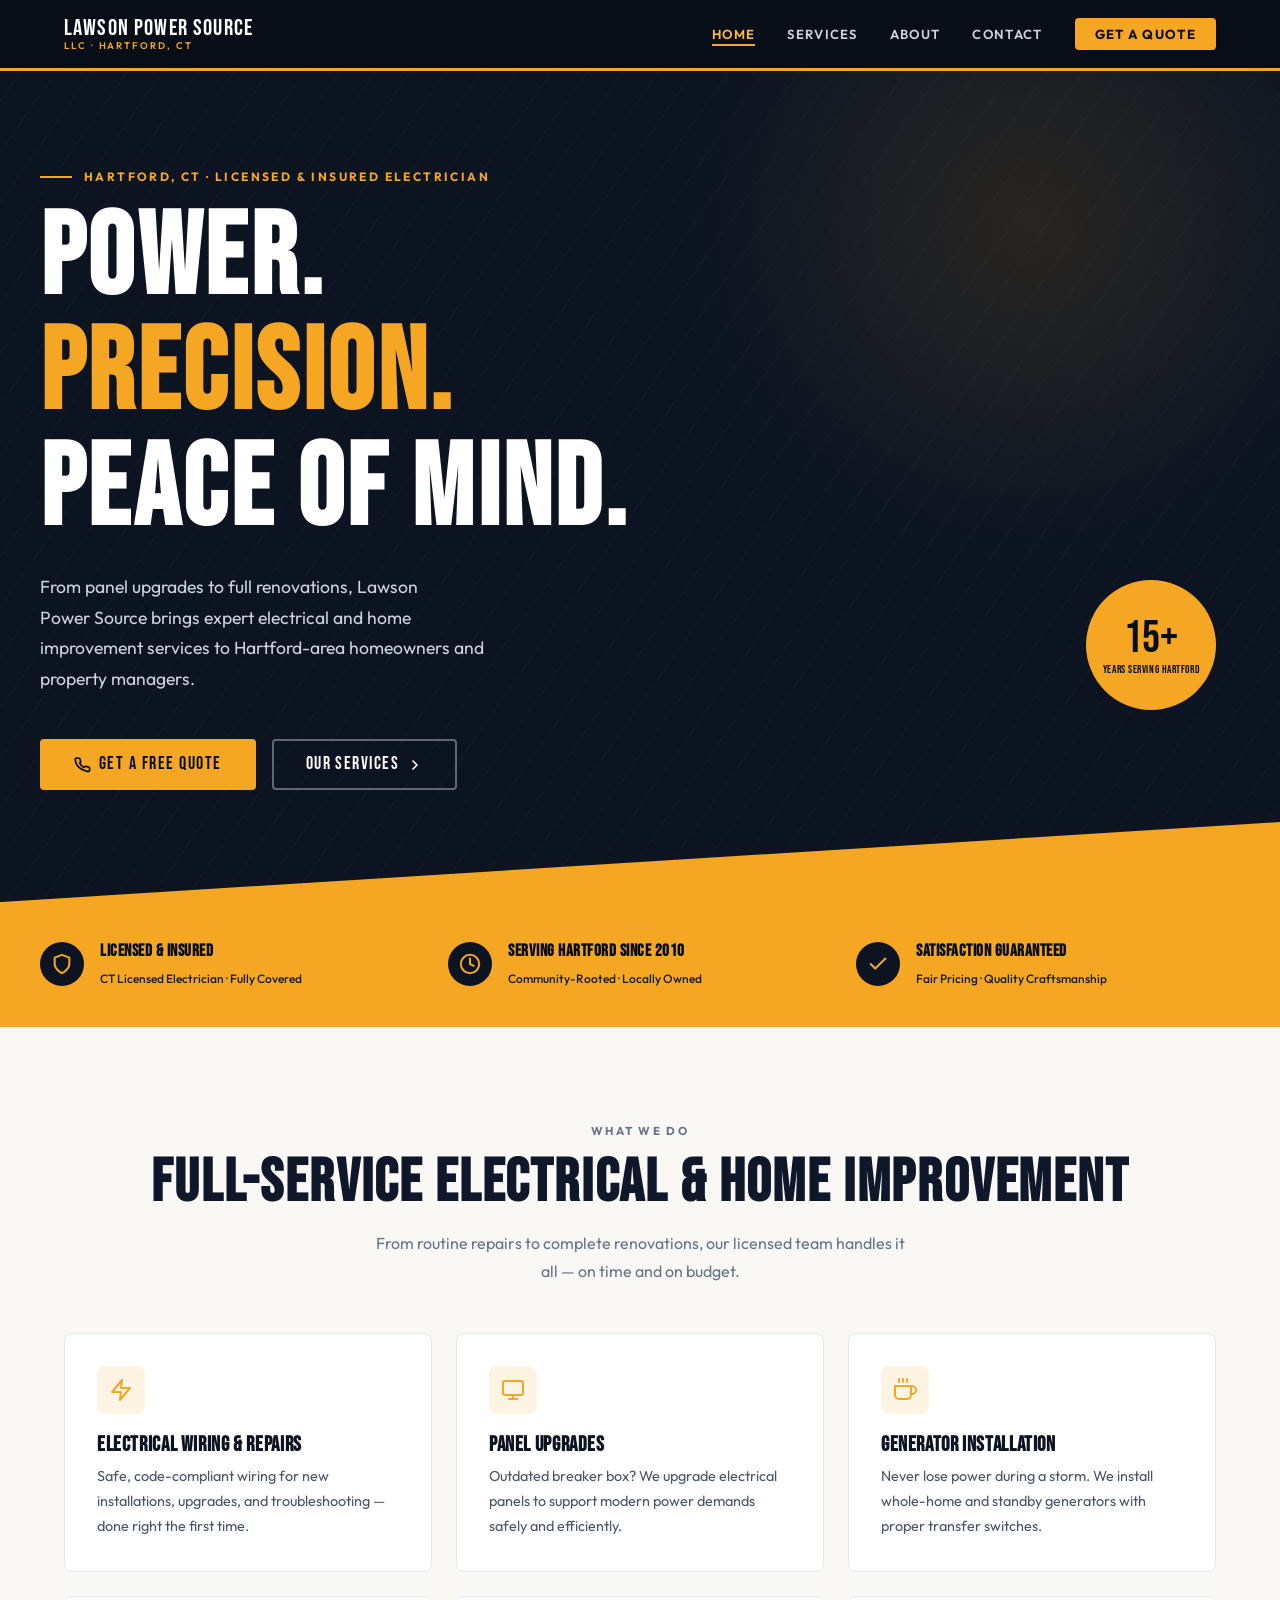
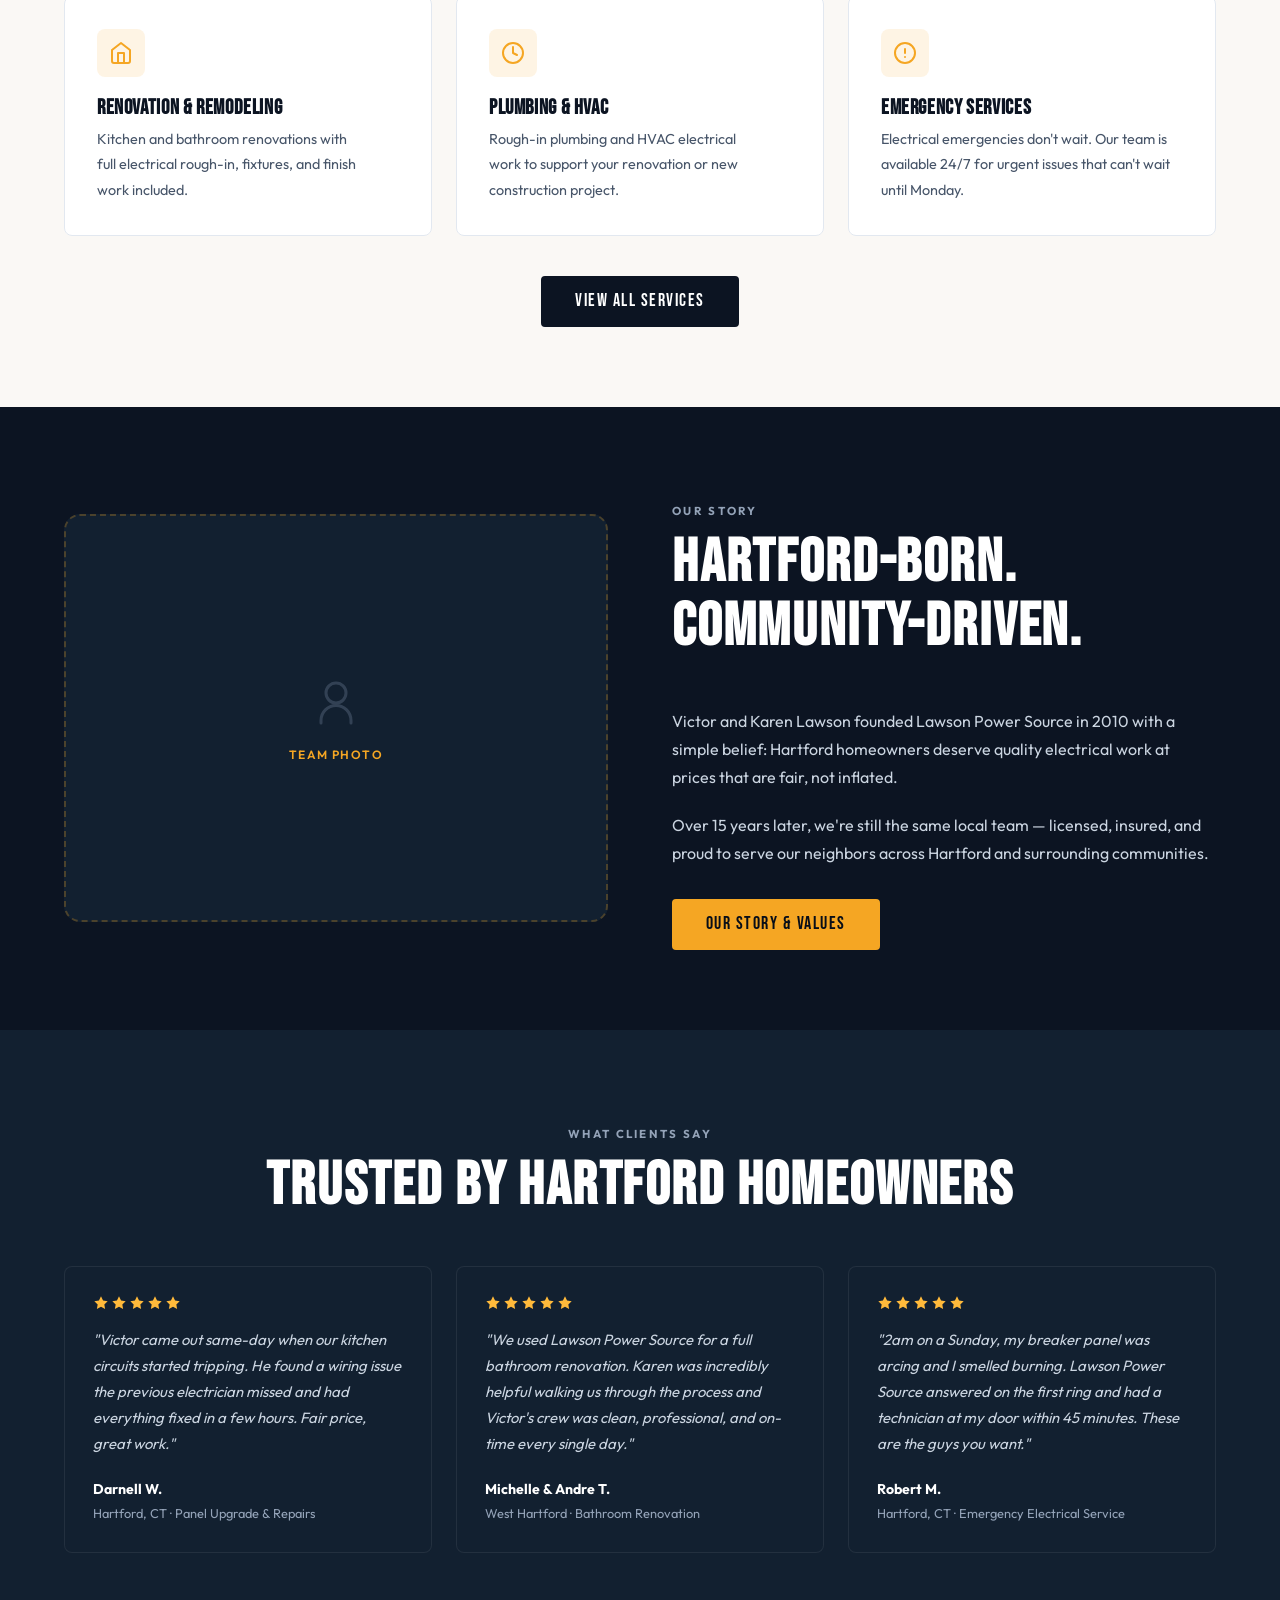
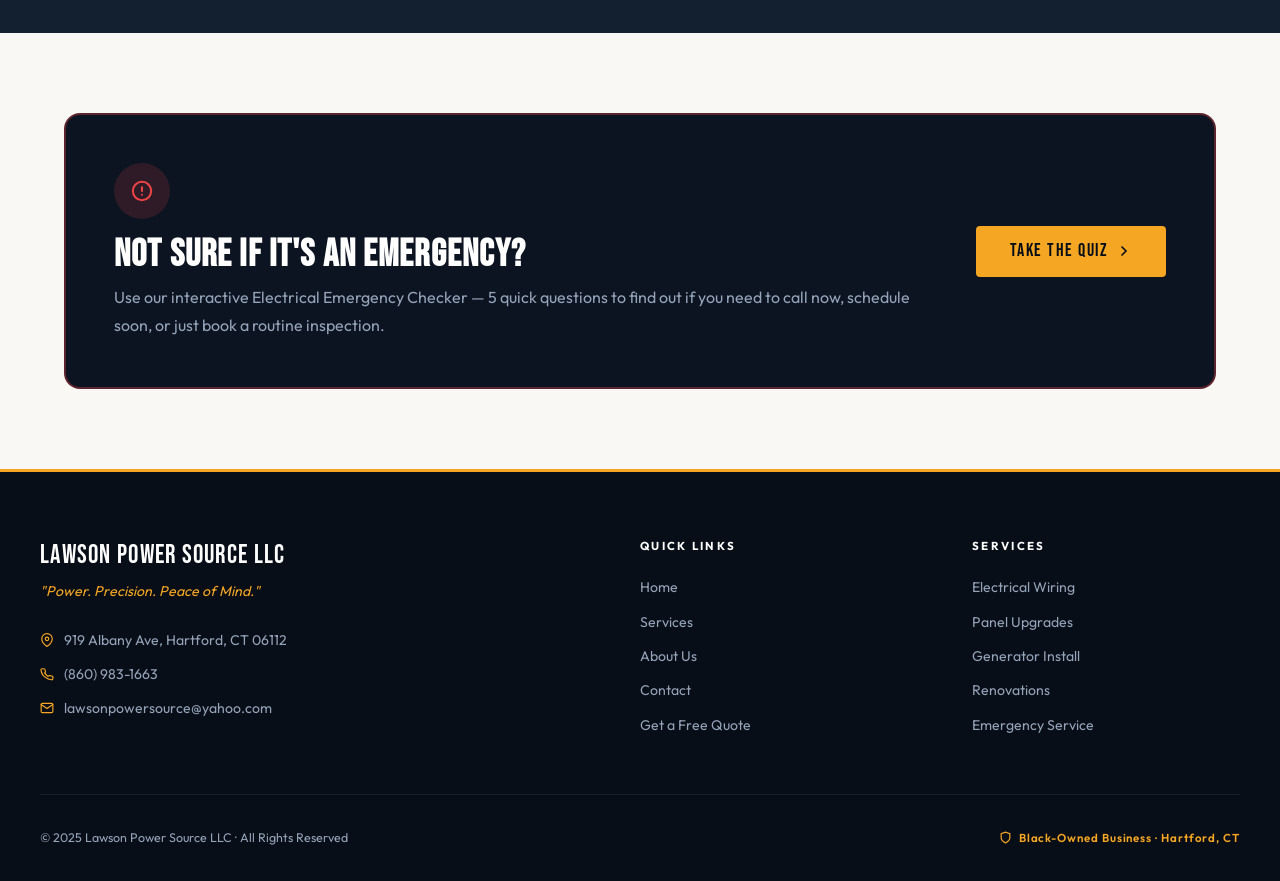
==== index.html @ 9ddd7367 "Initial launch: Lawson Power Source LLC website 4-page static site for Hartford, CT electrical contr" ====
<!DOCTYPE html>
<html lang="en">
<head>
  <meta charset="UTF-8">
  <meta name="viewport" content="width=device-width, initial-scale=1">
  <title>Lawson Power Source LLC — Licensed Electrician in Hartford, CT</title>
  <meta name="description" content="Lawson Power Source LLC provides licensed electrical, renovation, and home improvement services in Hartford, CT. Call (860) 983-1663 for a free quote.">
  <meta name="theme-color" content="#0c1422">
  <link rel="preconnect" href="https://fonts.googleapis.com">
  <link rel="preconnect" href="https://fonts.gstatic.com" crossorigin>
  <link href="https://fonts.googleapis.com/css2?family=Bebas+Neue&family=Outfit:wght@300;400;500;600;700&display=swap" rel="stylesheet">
  <link rel="stylesheet" href="css/styles.css">
</head>
<body>

  <a class="skip-nav" href="#main">Skip to main content</a>

  <!-- NAV -->
  <header>
    <nav class="nav" aria-label="Main navigation">
      <div class="nav__inner">
        <a href="index.html" class="nav__logo" aria-label="Lawson Power Source LLC — home">
          <span class="nav__logo-name">Lawson Power Source</span>
          <span class="nav__logo-sub">LLC · Hartford, CT</span>
        </a>
        <ul class="nav__links" role="list">
          <li><a href="index.html" aria-current="page">Home</a></li>
          <li><a href="services.html">Services</a></li>
          <li><a href="about.html">About</a></li>
          <li><a href="contact.html">Contact</a></li>
          <li><a href="contact.html" class="nav__cta">Get a Quote</a></li>
        </ul>
        <button class="nav__hamburger" aria-label="Open menu" aria-expanded="false" aria-controls="main-nav-links">
          <svg width="22" height="22" viewBox="0 0 24 24" fill="none" stroke="currentColor" stroke-width="2.2" stroke-linecap="round" aria-hidden="true">
            <line x1="3" y1="6"  x2="21" y2="6"/>
            <line x1="3" y1="12" x2="21" y2="12"/>
            <line x1="3" y1="18" x2="21" y2="18"/>
          </svg>
        </button>
      </div>
    </nav>
  </header>

  <main id="main">

    <!-- HERO -->
    <section class="hero" aria-labelledby="hero-heading">
      <div class="hero__bg-pattern" aria-hidden="true"></div>
      <div class="hero__glow" aria-hidden="true"></div>
      <div class="hero__container">
        <div class="hero__eyebrow" aria-hidden="true">
          <span class="hero__eyebrow-line"></span>
          Hartford, CT · Licensed &amp; Insured Electrician
        </div>
        <h1 id="hero-heading" class="anim">
          Power.<br>
          <em>Precision.</em><br>
          Peace of Mind.
        </h1>
        <p class="hero__sub anim" data-delay="1">
          From panel upgrades to full renovations, Lawson Power Source brings expert electrical and home improvement services to Hartford-area homeowners and property managers.
        </p>
        <div class="hero__actions anim" data-delay="2">
          <a href="contact.html" class="btn btn--primary">
            <svg width="17" height="17" viewBox="0 0 24 24" fill="none" stroke="currentColor" stroke-width="2.5" stroke-linecap="round" stroke-linejoin="round" aria-hidden="true"><path d="M22 16.92v3a2 2 0 0 1-2.18 2 19.79 19.79 0 0 1-8.63-3.07A19.5 19.5 0 0 1 4.69 13.6a19.79 19.79 0 0 1-3.07-8.67A2 2 0 0 1 3.59 3h3a2 2 0 0 1 2 1.72c.127.96.361 1.903.7 2.81a2 2 0 0 1-.45 2.11L7.91 10.09a16 16 0 0 0 6 6l.91-.91a2 2 0 0 1 2.11-.45c.907.339 1.85.573 2.81.7A2 2 0 0 1 22 17.5z"/></svg>
            Get a Free Quote
          </a>
          <a href="services.html" class="btn btn--outline">
            Our Services
            <svg width="16" height="16" viewBox="0 0 24 24" fill="none" stroke="currentColor" stroke-width="2.5" stroke-linecap="round" stroke-linejoin="round" aria-hidden="true"><polyline points="9 18 15 12 9 6"/></svg>
          </a>
        </div>
        <div class="hero__badge" aria-label="Serving Hartford since 2010 — over 15 years of experience">
          <span class="hero__badge-num">15+</span>
          <span class="hero__badge-text">Years Serving Hartford</span>
        </div>
      </div>
    </section>

    <!-- TRUST BAR -->
    <section class="trust-bar" aria-label="Why choose Lawson Power Source">
      <div class="trust-bar__grid">
        <div class="trust-item">
          <div class="trust-item__icon" aria-hidden="true">
            <svg width="22" height="22" viewBox="0 0 24 24" fill="none" stroke="currentColor" stroke-width="2.2" stroke-linecap="round" stroke-linejoin="round"><path d="M12 22s8-4 8-10V5l-8-3-8 3v7c0 6 8 10 8 10z"/></svg>
          </div>
          <div>
            <strong class="trust-item__label">Licensed &amp; Insured</strong>
            <span class="trust-item__sub">CT Licensed Electrician · Fully Covered</span>
          </div>
        </div>
        <div class="trust-item">
          <div class="trust-item__icon" aria-hidden="true">
            <svg width="22" height="22" viewBox="0 0 24 24" fill="none" stroke="currentColor" stroke-width="2.2" stroke-linecap="round" stroke-linejoin="round"><circle cx="12" cy="12" r="10"/><polyline points="12 6 12 12 16 14"/></svg>
          </div>
          <div>
            <strong class="trust-item__label">Serving Hartford Since 2010</strong>
            <span class="trust-item__sub">Community-Rooted · Locally Owned</span>
          </div>
        </div>
        <div class="trust-item">
          <div class="trust-item__icon" aria-hidden="true">
            <svg width="22" height="22" viewBox="0 0 24 24" fill="none" stroke="currentColor" stroke-width="2.2" stroke-linecap="round" stroke-linejoin="round"><polyline points="20 6 9 17 4 12"/></svg>
          </div>
          <div>
            <strong class="trust-item__label">Satisfaction Guaranteed</strong>
            <span class="trust-item__sub">Fair Pricing · Quality Craftsmanship</span>
          </div>
        </div>
      </div>
    </section>

    <!-- SERVICES OVERVIEW -->
    <section class="section section--light" aria-labelledby="services-heading">
      <div class="container">
        <div class="section-heading section-heading--center">
          <p class="section-heading__eyebrow">What We Do</p>
          <h2 id="services-heading">Full-Service Electrical &amp; Home Improvement</h2>
          <p>From routine repairs to complete renovations, our licensed team handles it all — on time and on budget.</p>
        </div>
        <div class="services-grid">
          <article class="service-card anim" data-delay="1">
            <div class="service-card__icon" aria-hidden="true">
              <svg width="24" height="24" viewBox="0 0 24 24" fill="none" stroke="currentColor" stroke-width="2" stroke-linecap="round" stroke-linejoin="round"><polygon points="13 2 3 14 12 14 11 22 21 10 12 10 13 2"/></svg>
            </div>
            <h3>Electrical Wiring &amp; Repairs</h3>
            <p>Safe, code-compliant wiring for new installations, upgrades, and troubleshooting — done right the first time.</p>
          </article>
          <article class="service-card anim" data-delay="2">
            <div class="service-card__icon" aria-hidden="true">
              <svg width="24" height="24" viewBox="0 0 24 24" fill="none" stroke="currentColor" stroke-width="2" stroke-linecap="round" stroke-linejoin="round"><rect x="2" y="3" width="20" height="14" rx="2"/><line x1="8" y1="21" x2="16" y2="21"/><line x1="12" y1="17" x2="12" y2="21"/></svg>
            </div>
            <h3>Panel Upgrades</h3>
            <p>Outdated breaker box? We upgrade electrical panels to support modern power demands safely and efficiently.</p>
          </article>
          <article class="service-card anim" data-delay="3">
            <div class="service-card__icon" aria-hidden="true">
              <svg width="24" height="24" viewBox="0 0 24 24" fill="none" stroke="currentColor" stroke-width="2" stroke-linecap="round" stroke-linejoin="round"><path d="M18 8h1a4 4 0 0 1 0 8h-1"/><path d="M2 8h16v9a4 4 0 0 1-4 4H6a4 4 0 0 1-4-4V8z"/><line x1="6" y1="1" x2="6" y2="4"/><line x1="10" y1="1" x2="10" y2="4"/><line x1="14" y1="1" x2="14" y2="4"/></svg>
            </div>
            <h3>Generator Installation</h3>
            <p>Never lose power during a storm. We install whole-home and standby generators with proper transfer switches.</p>
          </article>
          <article class="service-card anim" data-delay="4">
            <div class="service-card__icon" aria-hidden="true">
              <svg width="24" height="24" viewBox="0 0 24 24" fill="none" stroke="currentColor" stroke-width="2" stroke-linecap="round" stroke-linejoin="round"><path d="M3 9l9-7 9 7v11a2 2 0 0 1-2 2H5a2 2 0 0 1-2-2z"/><polyline points="9 22 9 12 15 12 15 22"/></svg>
            </div>
            <h3>Renovation &amp; Remodeling</h3>
            <p>Kitchen and bathroom renovations with full electrical rough-in, fixtures, and finish work included.</p>
          </article>
          <article class="service-card anim" data-delay="5">
            <div class="service-card__icon" aria-hidden="true">
              <svg width="24" height="24" viewBox="0 0 24 24" fill="none" stroke="currentColor" stroke-width="2" stroke-linecap="round" stroke-linejoin="round"><path d="M12 2C6.5 2 2 6.5 2 12s4.5 10 10 10 10-4.5 10-10S17.5 2 12 2z"/><path d="M12 6v6l4 2"/></svg>
            </div>
            <h3>Plumbing &amp; HVAC</h3>
            <p>Rough-in plumbing and HVAC electrical work to support your renovation or new construction project.</p>
          </article>
          <article class="service-card anim" data-delay="6">
            <div class="service-card__icon" aria-hidden="true">
              <svg width="24" height="24" viewBox="0 0 24 24" fill="none" stroke="currentColor" stroke-width="2" stroke-linecap="round" stroke-linejoin="round"><circle cx="12" cy="12" r="10"/><line x1="12" y1="8" x2="12" y2="12"/><line x1="12" y1="16" x2="12.01" y2="16"/></svg>
            </div>
            <h3>Emergency Services</h3>
            <p>Electrical emergencies don't wait. Our team is available 24/7 for urgent issues that can't wait until Monday.</p>
          </article>
        </div>
        <div style="text-align:center;margin-top:2.5rem;">
          <a href="services.html" class="btn btn--dark">View All Services</a>
        </div>
      </div>
    </section>

    <!-- ABOUT TEASER -->
    <section class="section section--dark" aria-labelledby="about-heading">
      <div class="container">
        <div class="about-teaser">
          <div>
            <div class="photo-placeholder" role="img" aria-label="Victor and Karen Lawson, owners of Lawson Power Source LLC">
              <svg width="60" height="60" viewBox="0 0 24 24" fill="none" stroke="currentColor" stroke-width="1.2" stroke-linecap="round" stroke-linejoin="round" aria-hidden="true"><circle cx="12" cy="8" r="4"/><path d="M6 20v-1a6 6 0 0 1 12 0v1"/></svg>
              <span class="photo-placeholder__label">Team Photo</span>
            </div>
          </div>
          <div>
            <div class="section-heading">
              <p class="section-heading__eyebrow">Our Story</p>
              <h2 id="about-heading">Hartford-Born. Community-Driven.</h2>
            </div>
            <p style="color:var(--slate-300);margin-bottom:1.25rem;">
              Victor and Karen Lawson founded Lawson Power Source in 2010 with a simple belief: Hartford homeowners deserve quality electrical work at prices that are fair, not inflated.
            </p>
            <p style="color:var(--slate-300);margin-bottom:2rem;">
              Over 15 years later, we're still the same local team — licensed, insured, and proud to serve our neighbors across Hartford and surrounding communities.
            </p>
            <a href="about.html" class="btn btn--primary">Our Story &amp; Values</a>
          </div>
        </div>
      </div>
    </section>

    <!-- GOOGLE REVIEWS -->
    <section class="section section--navy" aria-labelledby="reviews-heading">
      <div class="container">
        <div class="section-heading section-heading--center">
          <p class="section-heading__eyebrow">What Clients Say</p>
          <h2 id="reviews-heading">Trusted by Hartford Homeowners</h2>
        </div>
        <div class="reviews-grid">
          <article class="review-card anim" data-delay="1">
            <div class="review-card__stars" aria-label="5 out of 5 stars">
              <svg width="16" height="16" viewBox="0 0 24 24" fill="currentColor" aria-hidden="true"><polygon points="12 2 15.09 8.26 22 9.27 17 14.14 18.18 21.02 12 17.77 5.82 21.02 7 14.14 2 9.27 8.91 8.26 12 2"/></svg>
              <svg width="16" height="16" viewBox="0 0 24 24" fill="currentColor" aria-hidden="true"><polygon points="12 2 15.09 8.26 22 9.27 17 14.14 18.18 21.02 12 17.77 5.82 21.02 7 14.14 2 9.27 8.91 8.26 12 2"/></svg>
              <svg width="16" height="16" viewBox="0 0 24 24" fill="currentColor" aria-hidden="true"><polygon points="12 2 15.09 8.26 22 9.27 17 14.14 18.18 21.02 12 17.77 5.82 21.02 7 14.14 2 9.27 8.91 8.26 12 2"/></svg>
              <svg width="16" height="16" viewBox="0 0 24 24" fill="currentColor" aria-hidden="true"><polygon points="12 2 15.09 8.26 22 9.27 17 14.14 18.18 21.02 12 17.77 5.82 21.02 7 14.14 2 9.27 8.91 8.26 12 2"/></svg>
              <svg width="16" height="16" viewBox="0 0 24 24" fill="currentColor" aria-hidden="true"><polygon points="12 2 15.09 8.26 22 9.27 17 14.14 18.18 21.02 12 17.77 5.82 21.02 7 14.14 2 9.27 8.91 8.26 12 2"/></svg>
            </div>
            <blockquote class="review-card__text">
              "Victor came out same-day when our kitchen circuits started tripping. He found a wiring issue the previous electrician missed and had everything fixed in a few hours. Fair price, great work."
            </blockquote>
            <footer>
              <p class="review-card__author">Darnell W.
                <span>Hartford, CT · Panel Upgrade &amp; Repairs</span>
              </p>
            </footer>
          </article>
          <article class="review-card anim" data-delay="2">
            <div class="review-card__stars" aria-label="5 out of 5 stars">
              <svg width="16" height="16" viewBox="0 0 24 24" fill="currentColor" aria-hidden="true"><polygon points="12 2 15.09 8.26 22 9.27 17 14.14 18.18 21.02 12 17.77 5.82 21.02 7 14.14 2 9.27 8.91 8.26 12 2"/></svg>
              <svg width="16" height="16" viewBox="0 0 24 24" fill="currentColor" aria-hidden="true"><polygon points="12 2 15.09 8.26 22 9.27 17 14.14 18.18 21.02 12 17.77 5.82 21.02 7 14.14 2 9.27 8.91 8.26 12 2"/></svg>
              <svg width="16" height="16" viewBox="0 0 24 24" fill="currentColor" aria-hidden="true"><polygon points="12 2 15.09 8.26 22 9.27 17 14.14 18.18 21.02 12 17.77 5.82 21.02 7 14.14 2 9.27 8.91 8.26 12 2"/></svg>
              <svg width="16" height="16" viewBox="0 0 24 24" fill="currentColor" aria-hidden="true"><polygon points="12 2 15.09 8.26 22 9.27 17 14.14 18.18 21.02 12 17.77 5.82 21.02 7 14.14 2 9.27 8.91 8.26 12 2"/></svg>
              <svg width="16" height="16" viewBox="0 0 24 24" fill="currentColor" aria-hidden="true"><polygon points="12 2 15.09 8.26 22 9.27 17 14.14 18.18 21.02 12 17.77 5.82 21.02 7 14.14 2 9.27 8.91 8.26 12 2"/></svg>
            </div>
            <blockquote class="review-card__text">
              "We used Lawson Power Source for a full bathroom renovation. Karen was incredibly helpful walking us through the process and Victor's crew was clean, professional, and on-time every single day."
            </blockquote>
            <footer>
              <p class="review-card__author">Michelle &amp; Andre T.
                <span>West Hartford · Bathroom Renovation</span>
              </p>
            </footer>
          </article>
          <article class="review-card anim" data-delay="3">
            <div class="review-card__stars" aria-label="5 out of 5 stars">
              <svg width="16" height="16" viewBox="0 0 24 24" fill="currentColor" aria-hidden="true"><polygon points="12 2 15.09 8.26 22 9.27 17 14.14 18.18 21.02 12 17.77 5.82 21.02 7 14.14 2 9.27 8.91 8.26 12 2"/></svg>
              <svg width="16" height="16" viewBox="0 0 24 24" fill="currentColor" aria-hidden="true"><polygon points="12 2 15.09 8.26 22 9.27 17 14.14 18.18 21.02 12 17.77 5.82 21.02 7 14.14 2 9.27 8.91 8.26 12 2"/></svg>
              <svg width="16" height="16" viewBox="0 0 24 24" fill="currentColor" aria-hidden="true"><polygon points="12 2 15.09 8.26 22 9.27 17 14.14 18.18 21.02 12 17.77 5.82 21.02 7 14.14 2 9.27 8.91 8.26 12 2"/></svg>
              <svg width="16" height="16" viewBox="0 0 24 24" fill="currentColor" aria-hidden="true"><polygon points="12 2 15.09 8.26 22 9.27 17 14.14 18.18 21.02 12 17.77 5.82 21.02 7 14.14 2 9.27 8.91 8.26 12 2"/></svg>
              <svg width="16" height="16" viewBox="0 0 24 24" fill="currentColor" aria-hidden="true"><polygon points="12 2 15.09 8.26 22 9.27 17 14.14 18.18 21.02 12 17.77 5.82 21.02 7 14.14 2 9.27 8.91 8.26 12 2"/></svg>
            </div>
            <blockquote class="review-card__text">
              "2am on a Sunday, my breaker panel was arcing and I smelled burning. Lawson Power Source answered on the first ring and had a technician at my door within 45 minutes. These are the guys you want."
            </blockquote>
            <footer>
              <p class="review-card__author">Robert M.
                <span>Hartford, CT · Emergency Electrical Service</span>
              </p>
            </footer>
          </article>
        </div>
      </div>
    </section>

    <!-- EMERGENCY CHECKER CALLOUT -->
    <section class="section section--light" aria-labelledby="checker-callout-heading">
      <div class="container">
        <div class="emergency-callout">
          <div>
            <div class="emergency-callout__icon" aria-hidden="true">
              <svg width="22" height="22" viewBox="0 0 24 24" fill="none" stroke="currentColor" stroke-width="2.2" stroke-linecap="round" stroke-linejoin="round"><circle cx="12" cy="12" r="10"/><line x1="12" y1="8" x2="12" y2="12"/><line x1="12" y1="16" x2="12.01" y2="16"/></svg>
            </div>
            <h2 id="checker-callout-heading">Not Sure If It's an Emergency?</h2>
            <p>Use our interactive Electrical Emergency Checker — 5 quick questions to find out if you need to call now, schedule soon, or just book a routine inspection.</p>
          </div>
          <div>
            <a href="services.html#emergency-checker" class="btn btn--primary">
              Take the Quiz
              <svg width="16" height="16" viewBox="0 0 24 24" fill="none" stroke="currentColor" stroke-width="2.5" stroke-linecap="round" aria-hidden="true"><polyline points="9 18 15 12 9 6"/></svg>
            </a>
          </div>
        </div>
      </div>
    </section>

  </main>

  <!-- FOOTER -->
  <footer class="footer">
    <div class="footer__grid">
      <div>
        <span class="footer__logo-name">Lawson Power Source LLC</span>
        <p class="footer__tagline">"Power. Precision. Peace of Mind."</p>
        <p class="footer__contact-line">
          <svg width="14" height="14" viewBox="0 0 24 24" fill="none" stroke="currentColor" stroke-width="2" stroke-linecap="round" aria-hidden="true"><path d="M21 10c0 7-9 13-9 13s-9-6-9-13a9 9 0 0 1 18 0z"/><circle cx="12" cy="10" r="3"/></svg>
          919 Albany Ave, Hartford, CT 06112
        </p>
        <p class="footer__contact-line">
          <svg width="14" height="14" viewBox="0 0 24 24" fill="none" stroke="currentColor" stroke-width="2" stroke-linecap="round" aria-hidden="true"><path d="M22 16.92v3a2 2 0 0 1-2.18 2 19.79 19.79 0 0 1-8.63-3.07A19.5 19.5 0 0 1 4.69 13.6a19.79 19.79 0 0 1-3.07-8.67A2 2 0 0 1 3.59 3h3a2 2 0 0 1 2 1.72 12.84 12.84 0 0 0 .7 2.81 2 2 0 0 1-.45 2.11L7.91 10.09a16 16 0 0 0 6 6l.91-.91a2 2 0 0 1 2.11-.45 12.84 12.84 0 0 0 2.81.7A2 2 0 0 1 22 17.5z"/></svg>
          <a href="tel:8609831663">(860) 983-1663</a>
        </p>
        <p class="footer__contact-line">
          <svg width="14" height="14" viewBox="0 0 24 24" fill="none" stroke="currentColor" stroke-width="2" stroke-linecap="round" aria-hidden="true"><path d="M4 4h16c1.1 0 2 .9 2 2v12c0 1.1-.9 2-2 2H4c-1.1 0-2-.9-2-2V6c0-1.1.9-2 2-2z"/><polyline points="22,6 12,13 2,6"/></svg>
          <a href="mailto:lawsonpowersource@yahoo.com">lawsonpowersource@yahoo.com</a>
        </p>
      </div>
      <div>
        <p class="footer__col-heading">Quick Links</p>
        <ul class="footer__nav-list" role="list">
          <li><a href="index.html">Home</a></li>
          <li><a href="services.html">Services</a></li>
          <li><a href="about.html">About Us</a></li>
          <li><a href="contact.html">Contact</a></li>
          <li><a href="contact.html">Get a Free Quote</a></li>
        </ul>
      </div>
      <div>
        <p class="footer__col-heading">Services</p>
        <ul class="footer__nav-list" role="list">
          <li><a href="services.html">Electrical Wiring</a></li>
          <li><a href="services.html">Panel Upgrades</a></li>
          <li><a href="services.html">Generator Install</a></li>
          <li><a href="services.html">Renovations</a></li>
          <li><a href="services.html">Emergency Service</a></li>
        </ul>
      </div>
    </div>
    <div class="footer__bottom">
      <p>&copy; 2025 Lawson Power Source LLC · All Rights Reserved</p>
      <p class="footer__biz-label">
        <svg width="13" height="13" viewBox="0 0 24 24" fill="none" stroke="currentColor" stroke-width="2.2" stroke-linecap="round" aria-hidden="true"><path d="M12 22s8-4 8-10V5l-8-3-8 3v7c0 6 8 10 8 10z"/></svg>
        Black-Owned Business · Hartford, CT
      </p>
    </div>
  </footer>

  <script src="js/main.js"></script>
</body>
</html>
---- css/styles.css ----
/* ============================================================
   LAWSON POWER SOURCE LLC — Design System
   Industrial Utility × Hartford Community Warmth
   ============================================================ */

/* === TOKENS === */
:root {
  --navy-900: #080e18;
  --navy-800: #0c1422;
  --navy-700: #122030;
  --navy-600: #1a2d42;
  --navy-500: #243852;

  --amber-300: #ffd166;
  --amber-400: #ffba3b;
  --amber-500: #f5a623;
  --amber-600: #d48a10;

  --slate-100: #f1f5f9;
  --slate-200: #e2e8f0;
  --slate-300: #cbd5e1;
  --slate-400: #94a3b8;
  --slate-500: #64748b;
  --slate-600: #475569;
  --slate-700: #334155;
  --slate-900: #0f172a;

  --warm-white: #faf8f5;
  --white: #ffffff;

  --red: #ef4444;
  --orange: #f97316;
  --yellow: #eab308;
  --green: #22c55e;

  --font-display: 'Bebas Neue', sans-serif;
  --font-body: 'Outfit', sans-serif;

  --radius-sm: 4px;
  --radius-md: 8px;
  --radius-lg: 16px;

  --shadow-sm: 0 1px 3px rgba(0,0,0,.12), 0 1px 2px rgba(0,0,0,.08);
  --shadow-md: 0 4px 12px rgba(0,0,0,.15), 0 2px 4px rgba(0,0,0,.1);
  --shadow-lg: 0 10px 30px rgba(0,0,0,.2), 0 4px 12px rgba(0,0,0,.12);

  --transition: 200ms ease;
}

/* === RESET === */
*, *::before, *::after { box-sizing: border-box; margin: 0; padding: 0; }
html { scroll-behavior: smooth; -webkit-text-size-adjust: 100%; }
img, svg { display: block; max-width: 100%; }
button { font-family: inherit; }

body {
  font-family: var(--font-body);
  background: var(--warm-white);
  color: var(--slate-900);
  line-height: 1.6;
  overflow-x: hidden;
}

/* === SKIP NAV === */
.skip-nav {
  position: absolute;
  top: -100%;
  left: 1rem;
  background: var(--amber-500);
  color: var(--navy-900);
  padding: .625rem 1.25rem;
  font-weight: 700;
  font-size: .9rem;
  border-radius: 0 0 var(--radius-sm) var(--radius-sm);
  z-index: 9999;
  transition: top var(--transition);
  text-decoration: none;
}
.skip-nav:focus { top: 0; }

/* === TYPOGRAPHY === */
h1, h2, h3, h4, h5 {
  font-family: var(--font-display);
  line-height: 1.05;
  letter-spacing: .03em;
}
h1 { font-size: clamp(3.2rem, 9vw, 7.5rem); }
h2 { font-size: clamp(2rem, 5vw, 3.8rem); }
h3 { font-size: clamp(1.3rem, 3vw, 1.75rem); }
h4 { font-size: 1.2rem; }

p { line-height: 1.75; text-wrap: pretty; }

/* === LAYOUT === */
.container {
  max-width: 1200px;
  margin: 0 auto;
  padding: 0 1.5rem;
}
.section { padding: 5rem 0; }
.section--dark  { background: var(--navy-800); color: var(--white); }
.section--navy  { background: var(--navy-700); color: var(--white); }
.section--light { background: var(--warm-white); }

/* === NAVIGATION === */
.nav {
  position: sticky;
  top: 0;
  z-index: 200;
  background: var(--navy-900);
  border-bottom: 3px solid var(--amber-500);
}
.nav__inner {
  max-width: 1200px;
  margin: 0 auto;
  padding: 0 1.5rem;
  height: 4.25rem;
  display: flex;
  align-items: center;
  justify-content: space-between;
  gap: 2rem;
}
.nav__logo {
  text-decoration: none;
  display: flex;
  flex-direction: column;
  line-height: 1;
  flex-shrink: 0;
}
.nav__logo-name {
  font-family: var(--font-display);
  font-size: 1.45rem;
  color: var(--white);
  letter-spacing: .05em;
}
.nav__logo-sub {
  font-family: var(--font-body);
  font-size: .6rem;
  font-weight: 600;
  letter-spacing: .2em;
  text-transform: uppercase;
  color: var(--amber-500);
  margin-top: 1px;
}
.nav__links {
  display: flex;
  align-items: center;
  gap: 2rem;
  list-style: none;
}
.nav__links a {
  font-size: .82rem;
  font-weight: 600;
  letter-spacing: .1em;
  text-transform: uppercase;
  color: var(--slate-300);
  text-decoration: none;
  transition: color var(--transition);
  position: relative;
}
.nav__links a::after {
  content: '';
  position: absolute;
  bottom: -4px;
  left: 0;
  right: 0;
  height: 2px;
  background: var(--amber-500);
  transform: scaleX(0);
  transition: transform var(--transition);
}
.nav__links a:hover,
.nav__links a[aria-current="page"] { color: var(--amber-400); }
.nav__links a:hover::after,
.nav__links a[aria-current="page"]::after { transform: scaleX(1); }

.nav__cta {
  background: var(--amber-500);
  color: var(--navy-900) !important;
  padding: .5rem 1.25rem;
  border-radius: var(--radius-sm);
  font-weight: 700 !important;
  white-space: nowrap;
  flex-shrink: 0;
}
.nav__cta:hover { background: var(--amber-400) !important; }
.nav__cta::after { display: none !important; }

.nav__hamburger {
  display: none;
  background: transparent;
  border: 1.5px solid rgba(255,255,255,.3);
  border-radius: var(--radius-sm);
  color: var(--white);
  cursor: pointer;
  padding: .4rem .5rem;
  align-items: center;
  justify-content: center;
  transition: border-color var(--transition);
}
.nav__hamburger:hover { border-color: var(--amber-500); color: var(--amber-500); }

/* === BUTTONS === */
.btn {
  display: inline-flex;
  align-items: center;
  gap: .5rem;
  padding: .9rem 2rem;
  border-radius: var(--radius-sm);
  font-family: var(--font-display);
  font-size: 1.15rem;
  letter-spacing: .08em;
  text-decoration: none;
  cursor: pointer;
  border: 2px solid transparent;
  transition: all var(--transition);
  line-height: 1;
  white-space: nowrap;
}
.btn svg { flex-shrink: 0; }

.btn--primary {
  background: var(--amber-500);
  color: var(--navy-900);
  border-color: var(--amber-500);
}
.btn--primary:hover { background: var(--amber-400); border-color: var(--amber-400); }

.btn--outline {
  background: transparent;
  color: var(--white);
  border-color: rgba(255,255,255,.35);
}
.btn--outline:hover { border-color: var(--amber-500); color: var(--amber-500); }

.btn--outline-amber {
  background: transparent;
  color: var(--amber-500);
  border-color: var(--amber-500);
}
.btn--outline-amber:hover { background: var(--amber-500); color: var(--navy-900); }

.btn--dark {
  background: var(--navy-800);
  color: var(--white);
  border-color: var(--navy-800);
}
.btn--dark:hover { background: var(--navy-700); border-color: var(--navy-700); }

.btn--emergency {
  background: var(--red);
  color: var(--white);
  border-color: var(--red);
}
.btn--emergency:hover { background: #dc2626; border-color: #dc2626; }

/* Focus states — visible for keyboard nav */
:focus-visible {
  outline: 3px solid var(--amber-500);
  outline-offset: 3px;
}

/* === HERO (home) === */
.hero {
  background: var(--navy-800);
  color: var(--white);
  padding: 6rem 1.5rem 7rem;
  position: relative;
  overflow: hidden;
}
.hero::after {
  content: '';
  position: absolute;
  bottom: 0; left: 0; right: 0;
  height: 80px;
  background: var(--amber-500);
  clip-path: polygon(0 100%, 100% 0, 100% 100%);
}
.hero__bg-pattern {
  position: absolute;
  inset: 0;
  background-image:
    repeating-linear-gradient(
      -55deg,
      transparent,
      transparent 28px,
      rgba(255,255,255,.018) 28px,
      rgba(255,255,255,.018) 29px
    );
  pointer-events: none;
}
.hero__glow {
  position: absolute;
  width: 700px;
  height: 700px;
  background: radial-gradient(circle, rgba(245,166,35,.12) 0%, transparent 70%);
  top: -200px;
  right: -100px;
  pointer-events: none;
}
.hero__container {
  max-width: 1200px;
  margin: 0 auto;
  position: relative;
  z-index: 1;
}
.hero__eyebrow {
  display: flex;
  align-items: center;
  gap: .75rem;
  font-family: var(--font-body);
  font-size: .75rem;
  font-weight: 700;
  letter-spacing: .2em;
  text-transform: uppercase;
  color: var(--amber-500);
  margin-bottom: 1rem;
}
.hero__eyebrow-line {
  width: 2rem;
  height: 2px;
  background: var(--amber-500);
  flex-shrink: 0;
}
.hero h1 {
  color: var(--white);
  max-width: 860px;
  line-height: 1;
}
.hero h1 em {
  color: var(--amber-500);
  font-style: normal;
}
.hero__sub {
  font-size: 1.1rem;
  color: var(--slate-300);
  max-width: 480px;
  margin: 1.5rem 0 2.75rem;
  line-height: 1.75;
}
.hero__actions {
  display: flex;
  gap: 1rem;
  flex-wrap: wrap;
}
.hero__badge {
  position: absolute;
  right: 1.5rem;
  bottom: 5rem;
  width: 130px;
  height: 130px;
  background: var(--amber-500);
  border-radius: 50%;
  display: flex;
  flex-direction: column;
  align-items: center;
  justify-content: center;
  text-align: center;
  color: var(--navy-900);
  font-family: var(--font-display);
  line-height: 1.1;
  padding: 1rem;
}
.hero__badge-num  { font-size: 2.8rem; }
.hero__badge-text { font-size: .7rem; letter-spacing: .05em; }

/* === TRUST BAR === */
.trust-bar {
  background: var(--amber-500);
  padding: 2.25rem 1.5rem;
  position: relative;
  z-index: 1;
}
.trust-bar__grid {
  max-width: 1200px;
  margin: 0 auto;
  display: grid;
  grid-template-columns: repeat(3, 1fr);
  gap: 1.5rem;
}
.trust-item {
  display: flex;
  align-items: center;
  gap: 1rem;
}
.trust-item__icon {
  width: 2.75rem;
  height: 2.75rem;
  background: var(--navy-800);
  color: var(--amber-500);
  border-radius: 50%;
  display: flex;
  align-items: center;
  justify-content: center;
  flex-shrink: 0;
}
.trust-item__label {
  font-family: var(--font-display);
  font-size: 1.05rem;
  color: var(--navy-900);
  letter-spacing: .03em;
  display: block;
}
.trust-item__sub {
  font-size: .75rem;
  color: var(--navy-700);
  font-weight: 500;
}

/* === SECTION HEADING === */
.section-heading { margin-bottom: 3rem; }
.section-heading--center { text-align: center; }
.section-heading__eyebrow {
  font-family: var(--font-body);
  font-size: .72rem;
  font-weight: 700;
  letter-spacing: .2em;
  text-transform: uppercase;
  color: var(--amber-500);
  margin-bottom: .6rem;
}
.section-heading h2 { color: inherit; }
.section-heading p {
  margin-top: .9rem;
  color: var(--slate-500);
  max-width: 540px;
}
.section-heading--center p { margin-left: auto; margin-right: auto; }
.section--dark .section-heading p,
.section--navy .section-heading p { color: var(--slate-400); }

/* === SERVICE CARDS === */
.services-grid {
  display: grid;
  grid-template-columns: repeat(auto-fit, minmax(310px, 1fr));
  gap: 1.5rem;
}
.service-card {
  background: var(--white);
  border: 1px solid var(--slate-200);
  border-radius: var(--radius-md);
  padding: 2rem;
  cursor: default;
  position: relative;
  overflow: hidden;
  transition: box-shadow var(--transition), transform var(--transition);
}
.service-card::before {
  content: '';
  position: absolute;
  left: 0; top: 0; bottom: 0;
  width: 4px;
  background: var(--amber-500);
  transform: scaleY(0);
  transform-origin: bottom;
  transition: transform var(--transition);
}
.service-card:hover { box-shadow: var(--shadow-lg); transform: translateY(-2px); }
.service-card:hover::before { transform: scaleY(1); }
.service-card--dark {
  background: var(--navy-700);
  border-color: rgba(255,255,255,.07);
}
.service-card--dark h3 { color: var(--white); }
.service-card--dark p { color: var(--slate-400); }

.service-card__icon {
  width: 3rem;
  height: 3rem;
  background: rgba(245,166,35,.12);
  color: var(--amber-500);
  border-radius: var(--radius-md);
  display: flex;
  align-items: center;
  justify-content: center;
  margin-bottom: 1.25rem;
}
.service-card h3 {
  font-size: 1.3rem;
  color: var(--navy-800);
  margin-bottom: .5rem;
}
.service-card p { font-size: .9rem; color: var(--slate-600); }

/* Full-detail services (services page) */
.service-detail {
  display: grid;
  grid-template-columns: auto 1fr;
  gap: 1.5rem 2rem;
  align-items: start;
  background: var(--white);
  border: 1px solid var(--slate-200);
  border-left: 4px solid var(--amber-500);
  border-radius: var(--radius-md);
  padding: 2rem;
  margin-bottom: 1.5rem;
}
.service-detail__icon {
  width: 3.5rem;
  height: 3.5rem;
  background: rgba(245,166,35,.1);
  color: var(--amber-600);
  border-radius: var(--radius-md);
  display: flex;
  align-items: center;
  justify-content: center;
  flex-shrink: 0;
}
.service-detail h3 { color: var(--navy-800); margin-bottom: .5rem; }
.service-detail p { font-size: .93rem; color: var(--slate-600); }
.service-detail--emergency { border-left-color: var(--red); }
.service-detail--emergency .service-detail__icon { background: rgba(239,68,68,.1); color: var(--red); }
.emergency-badge {
  display: inline-flex;
  align-items: center;
  gap: .35rem;
  background: var(--red);
  color: var(--white);
  font-size: .7rem;
  font-weight: 700;
  letter-spacing: .1em;
  text-transform: uppercase;
  padding: .25rem .75rem;
  border-radius: 100px;
  margin-top: .75rem;
}

/* === ABOUT TEASER === */
.about-teaser {
  display: grid;
  grid-template-columns: 1fr 1fr;
  gap: 4rem;
  align-items: center;
}
.photo-placeholder {
  aspect-ratio: 4/3;
  background: var(--navy-700);
  border-radius: var(--radius-lg);
  display: flex;
  flex-direction: column;
  align-items: center;
  justify-content: center;
  gap: .75rem;
  color: var(--slate-500);
  font-size: .85rem;
  position: relative;
  overflow: hidden;
  border: 2px dashed rgba(245,166,35,.25);
}
.photo-placeholder__label {
  font-size: .75rem;
  font-weight: 600;
  letter-spacing: .12em;
  text-transform: uppercase;
  color: var(--amber-500);
}
.photo-placeholder svg { opacity: .4; }

/* === REVIEW CARDS === */
.reviews-grid {
  display: grid;
  grid-template-columns: repeat(auto-fit, minmax(290px, 1fr));
  gap: 1.5rem;
}
.review-card {
  background: var(--navy-700);
  border: 1px solid rgba(255,255,255,.07);
  border-radius: var(--radius-md);
  padding: 1.75rem;
}
.review-card__stars {
  display: flex;
  gap: 2px;
  color: var(--amber-400);
  margin-bottom: 1rem;
}
.review-card__text {
  font-size: .93rem;
  color: var(--slate-300);
  line-height: 1.75;
  margin-bottom: 1.25rem;
  font-style: italic;
}
.review-card__author { font-weight: 700; color: var(--white); font-size: .88rem; }
.review-card__author span { display: block; color: var(--slate-400); font-weight: 400; font-size: .8rem; }

/* === EMERGENCY CALLOUT (home) === */
.emergency-callout {
  background: var(--navy-800);
  border: 2px solid rgba(239,68,68,.35);
  border-radius: var(--radius-lg);
  padding: 3rem;
  display: grid;
  grid-template-columns: 1fr auto;
  gap: 2rem;
  align-items: center;
}
.emergency-callout__icon {
  width: 3.5rem;
  height: 3.5rem;
  background: rgba(239,68,68,.15);
  color: var(--red);
  border-radius: 50%;
  display: flex;
  align-items: center;
  justify-content: center;
  margin-bottom: 1rem;
}
.emergency-callout h2 { color: var(--white); font-size: clamp(1.5rem, 3vw, 2.5rem); }
.emergency-callout p { color: var(--slate-400); margin-top: .5rem; }

/* === EMERGENCY CHECKER WIDGET === */
.checker-wrapper {
  max-width: 720px;
  margin: 0 auto;
  background: var(--navy-800);
  border: 1px solid rgba(255,255,255,.08);
  border-radius: var(--radius-lg);
  overflow: hidden;
}
.checker-header {
  background: var(--navy-900);
  padding: 1.5rem 2rem;
  display: flex;
  align-items: center;
  gap: 1rem;
  border-bottom: 1px solid rgba(255,255,255,.06);
}
.checker-header__icon {
  width: 2.5rem;
  height: 2.5rem;
  background: rgba(239,68,68,.15);
  color: var(--red);
  border-radius: var(--radius-sm);
  display: flex;
  align-items: center;
  justify-content: center;
  flex-shrink: 0;
}
.checker-header__title {
  font-family: var(--font-display);
  font-size: 1.25rem;
  color: var(--white);
  letter-spacing: .04em;
}
.checker-header__sub { font-size: .8rem; color: var(--slate-400); }
.checker-body { padding: 2rem; }

.checker-progress {
  display: flex;
  gap: 4px;
  margin-bottom: 2rem;
}
.checker-progress__step {
  height: 4px;
  flex: 1;
  background: rgba(255,255,255,.12);
  border-radius: 2px;
  transition: background .3s;
}
.checker-progress__step.is-done    { background: var(--amber-600); }
.checker-progress__step.is-active  { background: var(--amber-500); }

.checker-question {
  font-family: var(--font-display);
  font-size: clamp(1.5rem, 4vw, 2.2rem);
  color: var(--white);
  line-height: 1.1;
  margin-bottom: .75rem;
}
.checker-context {
  font-size: .88rem;
  color: var(--slate-400);
  margin-bottom: 2rem;
}
.checker-btns {
  display: grid;
  grid-template-columns: 1fr 1fr;
  gap: .75rem;
}
.checker-btn {
  padding: 1rem;
  border: 2px solid rgba(255,255,255,.18);
  background: transparent;
  color: var(--white);
  border-radius: var(--radius-md);
  font-family: var(--font-display);
  font-size: 1.4rem;
  letter-spacing: .08em;
  cursor: pointer;
  transition: all var(--transition);
}
.checker-btn:hover { border-color: var(--amber-500); color: var(--amber-500); }
.checker-btn--yes {
  background: rgba(239,68,68,.08);
  border-color: rgba(239,68,68,.3);
}
.checker-btn--yes:hover {
  background: var(--red);
  border-color: var(--red);
  color: var(--white);
}
.checker-btn--no:hover {
  background: rgba(255,255,255,.06);
  border-color: var(--slate-400);
  color: var(--slate-300);
}

/* Result card */
.checker-result { text-align: center; padding: .5rem 0 1.5rem; }
.result-badge {
  display: inline-flex;
  align-items: center;
  gap: .4rem;
  padding: .4rem 1.1rem;
  border-radius: 100px;
  font-family: var(--font-body);
  font-size: .72rem;
  font-weight: 700;
  letter-spacing: .12em;
  text-transform: uppercase;
  margin-bottom: 1.25rem;
}
.result-badge--emergency  { background: var(--red);    color: var(--white); }
.result-badge--urgent     { background: var(--orange); color: var(--white); }
.result-badge--schedule   { background: var(--yellow); color: var(--navy-900); }
.result-badge--maintenance{ background: var(--green);  color: var(--navy-900); }
.result-title {
  font-family: var(--font-display);
  font-size: clamp(2.5rem, 6vw, 4rem);
  color: var(--white);
  line-height: 1;
  margin-bottom: 1rem;
}
.result-desc {
  color: var(--slate-300);
  font-size: .95rem;
  max-width: 440px;
  margin: 0 auto 2rem;
  line-height: 1.7;
}
.result-cta {
  display: flex;
  gap: .75rem;
  justify-content: center;
  flex-wrap: wrap;
}
.checker-restart {
  display: block;
  margin: 1.5rem auto 0;
  background: transparent;
  border: none;
  color: var(--slate-400);
  font-family: var(--font-body);
  font-size: .85rem;
  cursor: pointer;
  text-decoration: underline;
  text-underline-offset: 3px;
  transition: color var(--transition);
}
.checker-restart:hover { color: var(--slate-200); }

/* === ABOUT PAGE === */
.story-grid {
  display: grid;
  grid-template-columns: 1fr 1fr;
  gap: 4rem;
  align-items: start;
}
.values-grid {
  display: grid;
  grid-template-columns: repeat(3, 1fr);
  gap: 1.5rem;
}
.value-card {
  background: var(--navy-700);
  border: 1px solid rgba(255,255,255,.06);
  border-radius: var(--radius-lg);
  padding: 2.25rem 2rem;
  text-align: center;
}
.value-card__icon {
  width: 3.5rem;
  height: 3.5rem;
  background: rgba(245,166,35,.15);
  color: var(--amber-500);
  border-radius: 50%;
  display: flex;
  align-items: center;
  justify-content: center;
  margin: 0 auto 1.25rem;
}
.value-card h3 { color: var(--white); margin-bottom: .6rem; font-size: 1.3rem; }
.value-card p  { color: var(--slate-400); font-size: .88rem; }

.credentials-grid {
  display: grid;
  grid-template-columns: repeat(auto-fit, minmax(210px, 1fr));
  gap: 1.25rem;
}
.credential-item {
  background: var(--navy-700);
  border: 1px solid rgba(245,166,35,.2);
  border-radius: var(--radius-md);
  padding: 1.5rem;
  text-align: center;
  color: var(--white);
}
.credential-item__icon {
  width: 2.75rem;
  height: 2.75rem;
  background: rgba(245,166,35,.12);
  color: var(--amber-500);
  border-radius: 50%;
  display: flex;
  align-items: center;
  justify-content: center;
  margin: 0 auto .9rem;
}
.credential-item strong { display: block; font-family: var(--font-display); font-size: 1.05rem; letter-spacing: .03em; }
.credential-item span   { font-size: .78rem; color: var(--slate-400); }

.testimonial-grid {
  display: grid;
  grid-template-columns: repeat(auto-fit, minmax(290px, 1fr));
  gap: 1.5rem;
}
.testimonial-card {
  background: var(--white);
  border: 1px solid var(--slate-200);
  border-radius: var(--radius-md);
  padding: 2rem;
  position: relative;
}
.testimonial-card::before {
  content: '\201C';
  position: absolute;
  top: .75rem;
  right: 1.25rem;
  font-family: Georgia, serif;
  font-size: 5rem;
  color: var(--amber-400);
  line-height: 1;
  opacity: .25;
  user-select: none;
}
.testimonial-card__stars {
  display: flex;
  gap: 2px;
  color: var(--amber-500);
  margin-bottom: .9rem;
}
.testimonial-card__text {
  font-size: .93rem;
  color: var(--slate-600);
  line-height: 1.75;
  margin-bottom: 1.25rem;
  font-style: italic;
}
.testimonial-card__name  { font-weight: 700; color: var(--navy-800); font-size: .88rem; }
.testimonial-card__title { font-size: .8rem; color: var(--slate-400); }

/* === CONTACT PAGE === */
.contact-layout {
  display: grid;
  grid-template-columns: 1.5fr 1fr;
  gap: 4rem;
  align-items: start;
}
.form-card {
  background: var(--white);
  border: 1px solid var(--slate-200);
  border-radius: var(--radius-lg);
  padding: 2.5rem;
}
.form-group { margin-bottom: 1.5rem; }
.form-group label {
  display: block;
  font-size: .78rem;
  font-weight: 700;
  letter-spacing: .1em;
  text-transform: uppercase;
  color: var(--slate-600);
  margin-bottom: .5rem;
}
.form-group input,
.form-group select,
.form-group textarea {
  width: 100%;
  padding: .75rem 1rem;
  border: 2px solid var(--slate-200);
  border-radius: var(--radius-sm);
  font-family: var(--font-body);
  font-size: 1rem;
  color: var(--slate-900);
  background: var(--warm-white);
  transition: border-color var(--transition), box-shadow var(--transition);
}
.form-group input:focus,
.form-group select:focus,
.form-group textarea:focus {
  outline: none;
  border-color: var(--amber-500);
  box-shadow: 0 0 0 3px rgba(245,166,35,.15);
}
.form-group textarea { resize: vertical; min-height: 130px; }
.form-group--inline {
  display: grid;
  grid-template-columns: 1fr 1fr;
  gap: 1rem;
}
.radio-group { display: flex; gap: 1.5rem; flex-wrap: wrap; }
.radio-label {
  display: flex;
  align-items: center;
  gap: .45rem;
  cursor: pointer;
  font-size: .93rem;
  color: var(--slate-600);
}
.radio-label input[type="radio"] { accent-color: var(--amber-500); }
.form-note { font-size: .8rem; color: var(--slate-400); margin-top: .35rem; }

.contact-sidebar {}
.contact-info-card {
  background: var(--navy-800);
  border-radius: var(--radius-lg);
  padding: 2rem;
  color: var(--white);
  margin-bottom: 1.5rem;
}
.contact-info-card h3 {
  font-size: 1.2rem;
  color: var(--amber-500);
  margin-bottom: 1.5rem;
}
.contact-detail {
  display: flex;
  align-items: flex-start;
  gap: .9rem;
  margin-bottom: 1.25rem;
}
.contact-detail:last-child { margin-bottom: 0; }
.contact-detail__icon {
  width: 2.25rem;
  height: 2.25rem;
  background: rgba(245,166,35,.12);
  color: var(--amber-500);
  border-radius: var(--radius-sm);
  display: flex;
  align-items: center;
  justify-content: center;
  flex-shrink: 0;
  margin-top: .1rem;
}
.contact-detail__label {
  font-size: .7rem;
  font-weight: 700;
  letter-spacing: .12em;
  text-transform: uppercase;
  color: var(--amber-500);
  margin-bottom: .2rem;
}
.contact-detail a { color: var(--white); text-decoration: none; font-weight: 500; }
.contact-detail a:hover { color: var(--amber-400); }
.contact-detail p { font-size: .9rem; color: var(--slate-300); line-height: 1.5; }

.hours-card {
  background: var(--white);
  border: 1px solid var(--slate-200);
  border-radius: var(--radius-lg);
  padding: 2rem;
}
.hours-card h3 { color: var(--navy-800); font-size: 1.2rem; margin-bottom: 1.25rem; }
.hours-row {
  display: flex;
  justify-content: space-between;
  padding: .5rem 0;
  border-bottom: 1px solid var(--slate-100);
  font-size: .9rem;
}
.hours-row:last-child { border-bottom: none; }
.hours-row span:first-child { color: var(--slate-600); }
.hours-row span:last-child  { font-weight: 600; color: var(--navy-800); }
.hours-emergency {
  margin-top: 1rem;
  padding: .75rem 1rem;
  background: rgba(239,68,68,.06);
  border: 1px solid rgba(239,68,68,.2);
  border-radius: var(--radius-sm);
  font-size: .83rem;
  color: var(--red);
  font-weight: 600;
  display: flex;
  align-items: center;
  gap: .5rem;
}

.map-placeholder {
  width: 100%;
  height: 280px;
  background: var(--navy-700);
  border-radius: var(--radius-md);
  display: flex;
  flex-direction: column;
  align-items: center;
  justify-content: center;
  gap: .5rem;
  color: var(--slate-400);
  font-size: .85rem;
  border: 2px dashed rgba(245,166,35,.25);
  margin-top: 1.5rem;
}
.map-embed {
  width: 100%;
  height: 280px;
  border-radius: var(--radius-md);
  border: none;
  margin-top: 1.5rem;
  display: block;
}

/* === CTA BANNER === */
.cta-banner {
  background: var(--amber-500);
  padding: 3.5rem 1.5rem;
  text-align: center;
}
.cta-banner h2 { color: var(--navy-900); font-size: clamp(1.8rem, 4vw, 3rem); margin-bottom: .75rem; }
.cta-banner p { color: var(--navy-700); margin-bottom: 1.75rem; font-size: 1.05rem; }

/* === FOOTER === */
.footer {
  background: var(--navy-900);
  border-top: 3px solid var(--amber-500);
  padding: 4rem 1.5rem 2rem;
  color: var(--slate-400);
}
.footer__grid {
  max-width: 1200px;
  margin: 0 auto;
  display: grid;
  grid-template-columns: 2fr 1fr 1fr;
  gap: 4rem;
  padding-bottom: 3rem;
  border-bottom: 1px solid rgba(255,255,255,.07);
  margin-bottom: 2rem;
}
.footer__logo-name  {
  font-family: var(--font-display);
  font-size: 1.6rem;
  color: var(--white);
  letter-spacing: .05em;
  display: block;
  margin-bottom: .1rem;
}
.footer__tagline {
  font-size: .88rem;
  font-style: italic;
  color: var(--amber-500);
  margin-bottom: 1.5rem;
}
.footer__contact-line {
  display: flex;
  align-items: center;
  gap: .6rem;
  font-size: .88rem;
  margin-bottom: .6rem;
  color: var(--slate-400);
}
.footer__contact-line svg { color: var(--amber-500); flex-shrink: 0; }
.footer__contact-line a { color: var(--slate-400); text-decoration: none; transition: color var(--transition); }
.footer__contact-line a:hover { color: var(--amber-400); }
.footer__col-heading {
  font-family: var(--font-body);
  font-size: .72rem;
  font-weight: 700;
  letter-spacing: .2em;
  text-transform: uppercase;
  color: var(--white);
  margin-bottom: 1.1rem;
}
.footer__nav-list { list-style: none; }
.footer__nav-list li { margin-bottom: .55rem; }
.footer__nav-list a {
  color: var(--slate-400);
  text-decoration: none;
  font-size: .88rem;
  transition: color var(--transition);
}
.footer__nav-list a:hover { color: var(--amber-400); }
.footer__bottom {
  max-width: 1200px;
  margin: 0 auto;
  display: flex;
  justify-content: space-between;
  align-items: center;
  font-size: .78rem;
  gap: 1rem;
  flex-wrap: wrap;
}
.footer__biz-label {
  display: inline-flex;
  align-items: center;
  gap: .4rem;
  color: var(--amber-500);
  font-size: .72rem;
  font-weight: 600;
  letter-spacing: .08em;
}

/* === PAGE HERO (inner pages) === */
.page-hero {
  background: var(--navy-800);
  color: var(--white);
  padding: 5rem 1.5rem 6rem;
  position: relative;
  overflow: hidden;
  clip-path: polygon(0 0, 100% 0, 100% 88%, 0 100%);
  padding-bottom: 7rem;
}
.page-hero::before {
  content: '';
  position: absolute;
  inset: 0;
  background: radial-gradient(ellipse 600px 400px at 50% 110%, rgba(245,166,35,.1) 0%, transparent 70%);
  pointer-events: none;
}
.page-hero::after {
  content: '';
  position: absolute;
  inset: 0;
  background-image: repeating-linear-gradient(
    -55deg,
    transparent,
    transparent 28px,
    rgba(255,255,255,.015) 28px,
    rgba(255,255,255,.015) 29px
  );
  pointer-events: none;
}
.page-hero__inner {
  max-width: 1200px;
  margin: 0 auto;
  position: relative;
  z-index: 1;
  text-align: center;
}
.page-hero__eyebrow {
  font-family: var(--font-body);
  font-size: .72rem;
  font-weight: 700;
  letter-spacing: .2em;
  text-transform: uppercase;
  color: var(--amber-500);
  margin-bottom: .75rem;
}
.page-hero h1 { color: var(--white); }
.page-hero p {
  color: var(--slate-300);
  max-width: 540px;
  margin: 1rem auto 0;
  font-size: 1.05rem;
}

/* === UTILITY === */
.text-amber  { color: var(--amber-500); }
.text-center { text-align: center; }
.mt-0   { margin-top: 0; }
.mt-1   { margin-top: .5rem; }
.mt-2   { margin-top: 1rem; }
.mt-3   { margin-top: 1.5rem; }
.mb-1   { margin-bottom: .5rem; }
.mb-2   { margin-bottom: 1rem; }
.pt-8   { padding-top: 2rem; }
.divider { border: none; border-top: 1px solid rgba(255,255,255,.07); margin: 2rem 0; }
.divider--light { border-color: var(--slate-200); }

/* === RESPONSIVE === */
@media (max-width: 900px) {
  .trust-bar__grid { grid-template-columns: 1fr; }
  .about-teaser      { grid-template-columns: 1fr; gap: 2rem; }
  .story-grid        { grid-template-columns: 1fr; gap: 2rem; }
  .contact-layout    { grid-template-columns: 1fr; gap: 2rem; }
  .footer__grid      { grid-template-columns: 1fr; gap: 2rem; }
  .values-grid       { grid-template-columns: 1fr 1fr; }
  .emergency-callout { grid-template-columns: 1fr; text-align: center; }
  .emergency-callout__icon { margin: 0 auto; }
  .service-detail    { grid-template-columns: 1fr; }
  .service-detail__icon { display: none; }
  .hero__badge       { display: none; }
}
@media (max-width: 640px) {
  .nav__links { display: none; }
  .nav__links.is-open {
    display: flex;
    flex-direction: column;
    position: fixed;
    inset: 4.25rem 0 auto 0;
    background: var(--navy-900);
    padding: 1.25rem 1.5rem;
    gap: .75rem;
    border-bottom: 2px solid var(--amber-500);
    z-index: 199;
  }
  .nav__hamburger { display: flex; }
  .values-grid { grid-template-columns: 1fr; }
  .hero__actions { flex-direction: column; }
  .hero__actions .btn { justify-content: center; }
  .checker-btns { grid-template-columns: 1fr; }
  .form-group--inline { grid-template-columns: 1fr; }
  .result-cta { flex-direction: column; align-items: center; }
}

/* === ANIMATIONS === */
@media (prefers-reduced-motion: no-preference) {
  @keyframes fade-up {
    from { opacity: 0; transform: translateY(18px); }
    to   { opacity: 1; transform: translateY(0); }
  }
  .anim { opacity: 0; }
  .anim.is-visible {
    animation: fade-up .5s ease-out forwards;
  }
  .anim[data-delay="1"] { animation-delay: .1s; }
  .anim[data-delay="2"] { animation-delay: .2s; }
  .anim[data-delay="3"] { animation-delay: .3s; }
  .anim[data-delay="4"] { animation-delay: .4s; }
  .anim[data-delay="5"] { animation-delay: .5s; }
  .anim[data-delay="6"] { animation-delay: .6s; }
}
/* Ensure anim elements are visible with reduced motion */
@media (prefers-reduced-motion: reduce) {
  .anim { opacity: 1; }
}
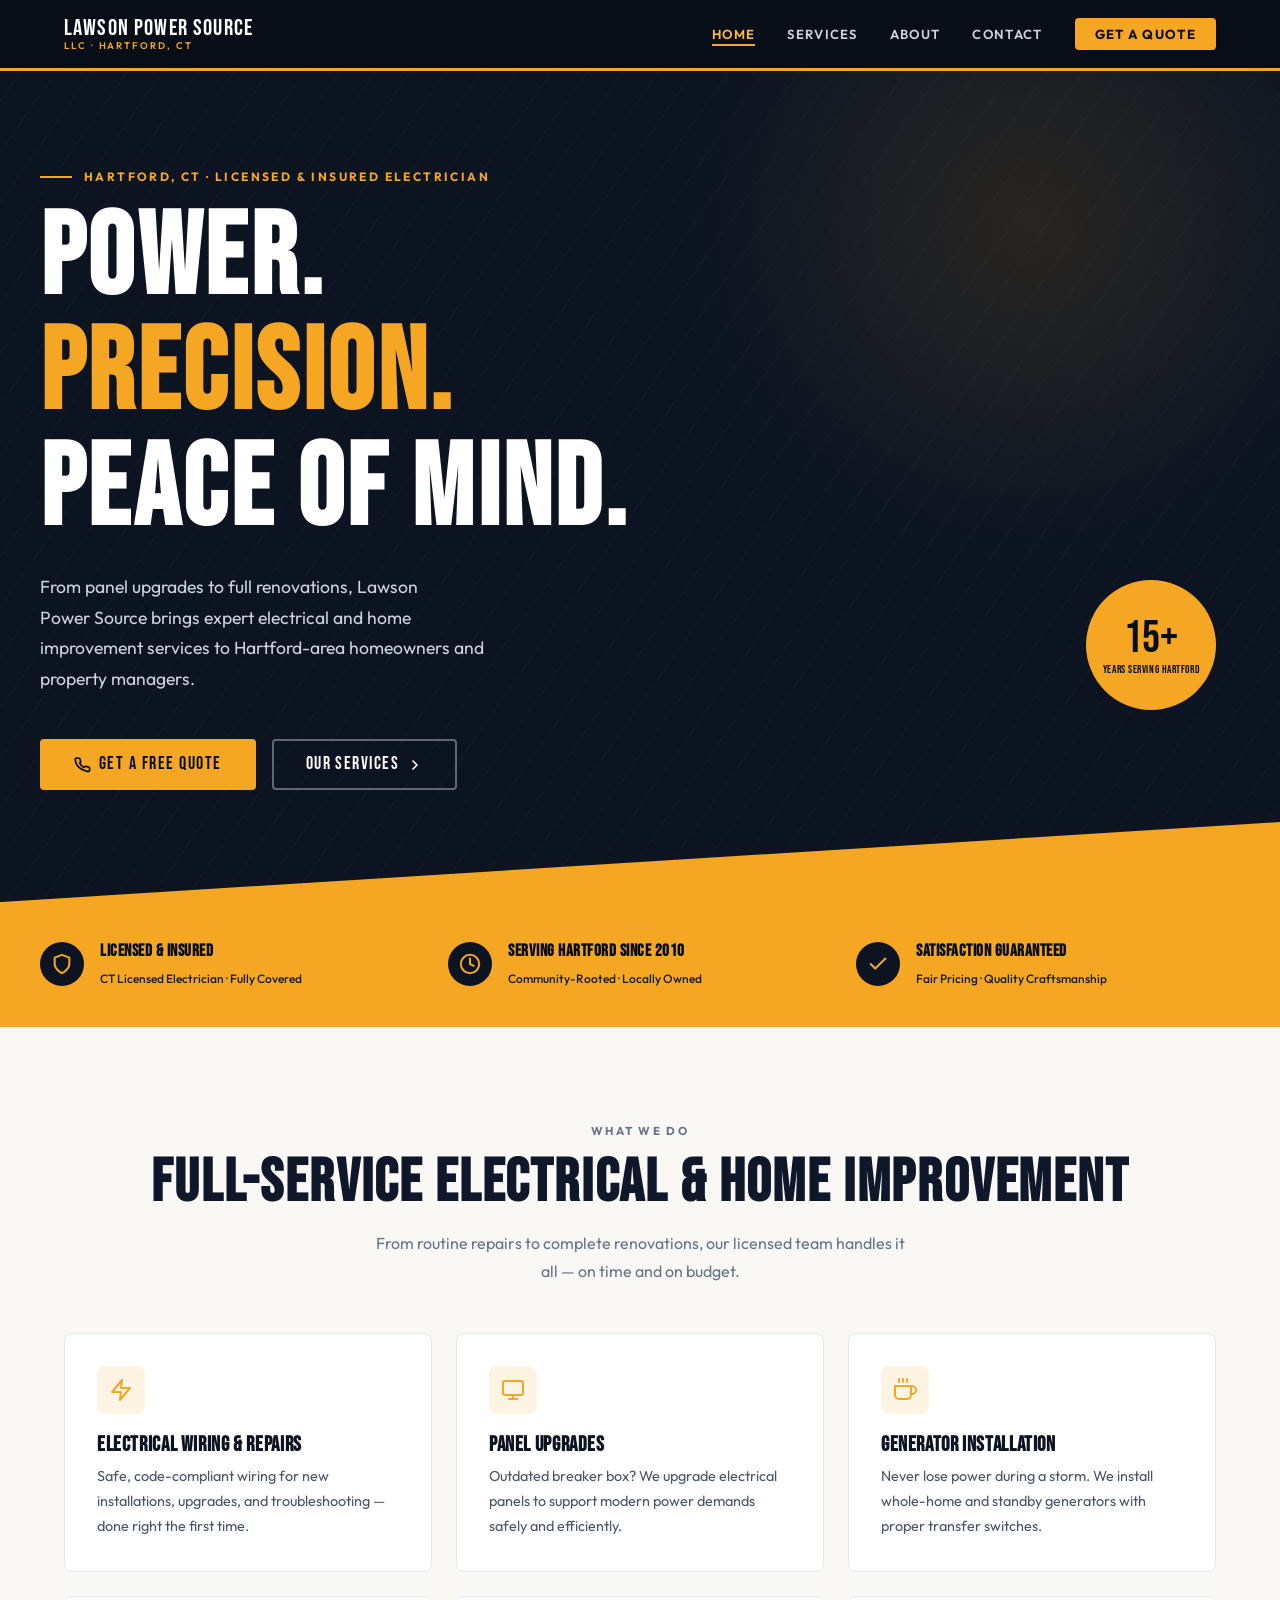
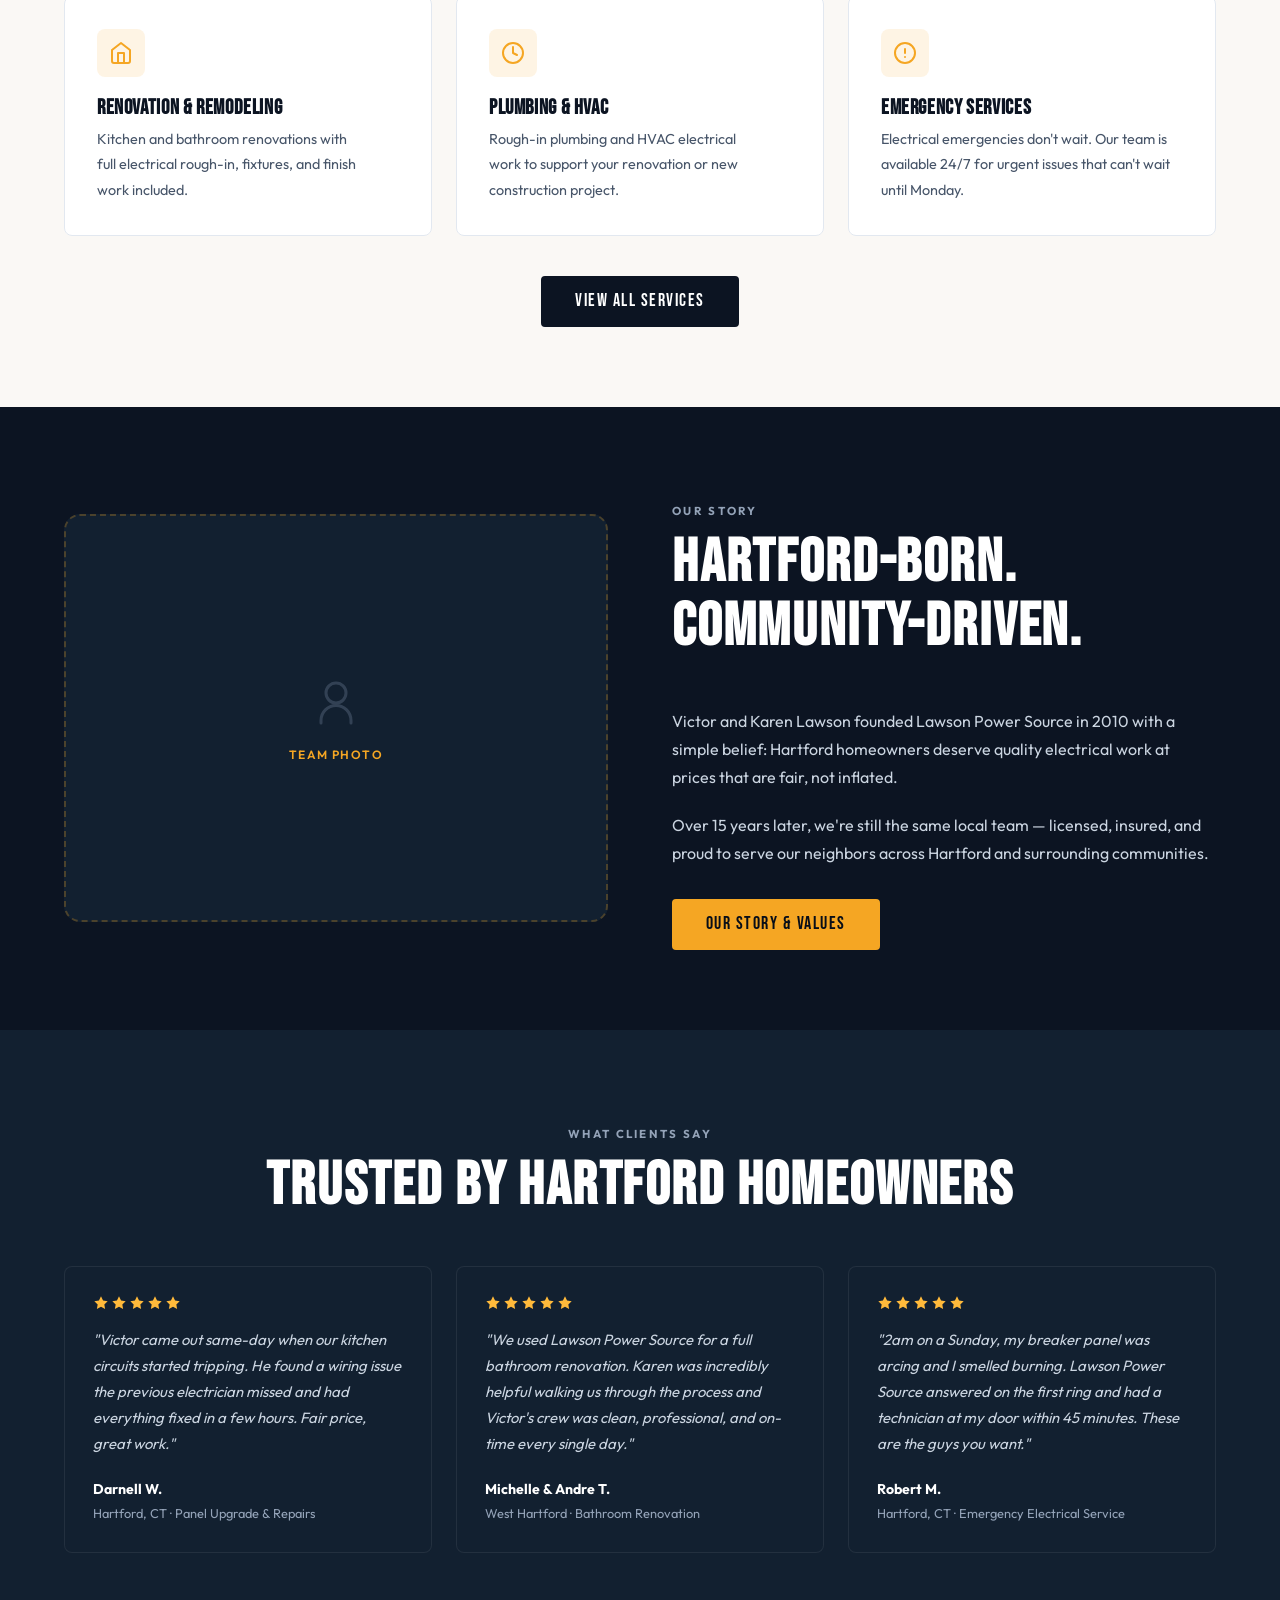
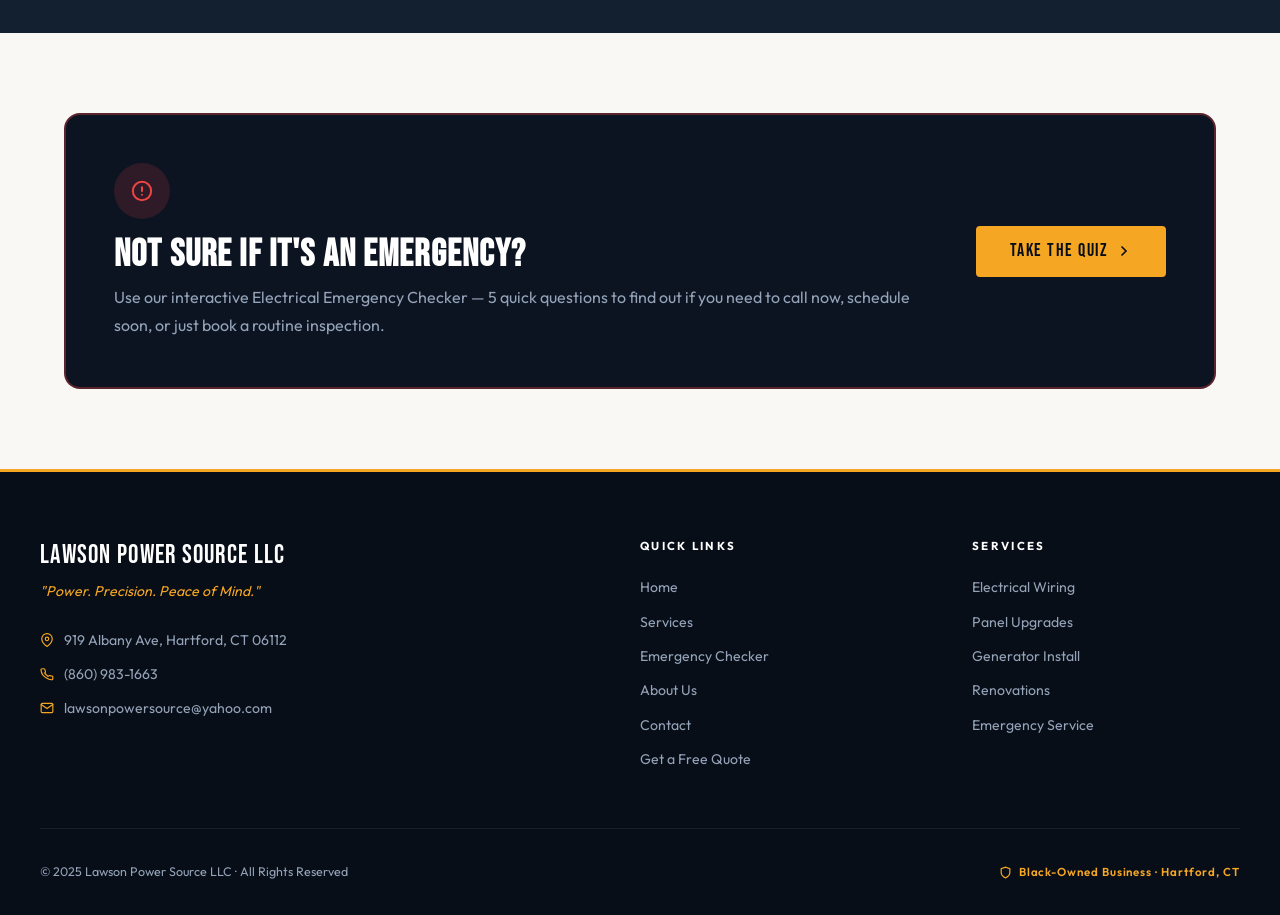
==== commit 751db80d: "Move Emergency Checker to its own page (checker.html) Extracts the interactive decision-tree widget " ====
--- a/index.html
+++ b/index.html
@@ -270,7 +270,7 @@
             <p>Use our interactive Electrical Emergency Checker — 5 quick questions to find out if you need to call now, schedule soon, or just book a routine inspection.</p>
           </div>
           <div>
-            <a href="services.html#emergency-checker" class="btn btn--primary">
+            <a href="checker.html" class="btn btn--primary">
               Take the Quiz
               <svg width="16" height="16" viewBox="0 0 24 24" fill="none" stroke="currentColor" stroke-width="2.5" stroke-linecap="round" aria-hidden="true"><polyline points="9 18 15 12 9 6"/></svg>
             </a>
@@ -305,6 +305,7 @@
         <ul class="footer__nav-list" role="list">
           <li><a href="index.html">Home</a></li>
           <li><a href="services.html">Services</a></li>
+          <li><a href="checker.html">Emergency Checker</a></li>
           <li><a href="about.html">About Us</a></li>
           <li><a href="contact.html">Contact</a></li>
           <li><a href="contact.html">Get a Free Quote</a></li>
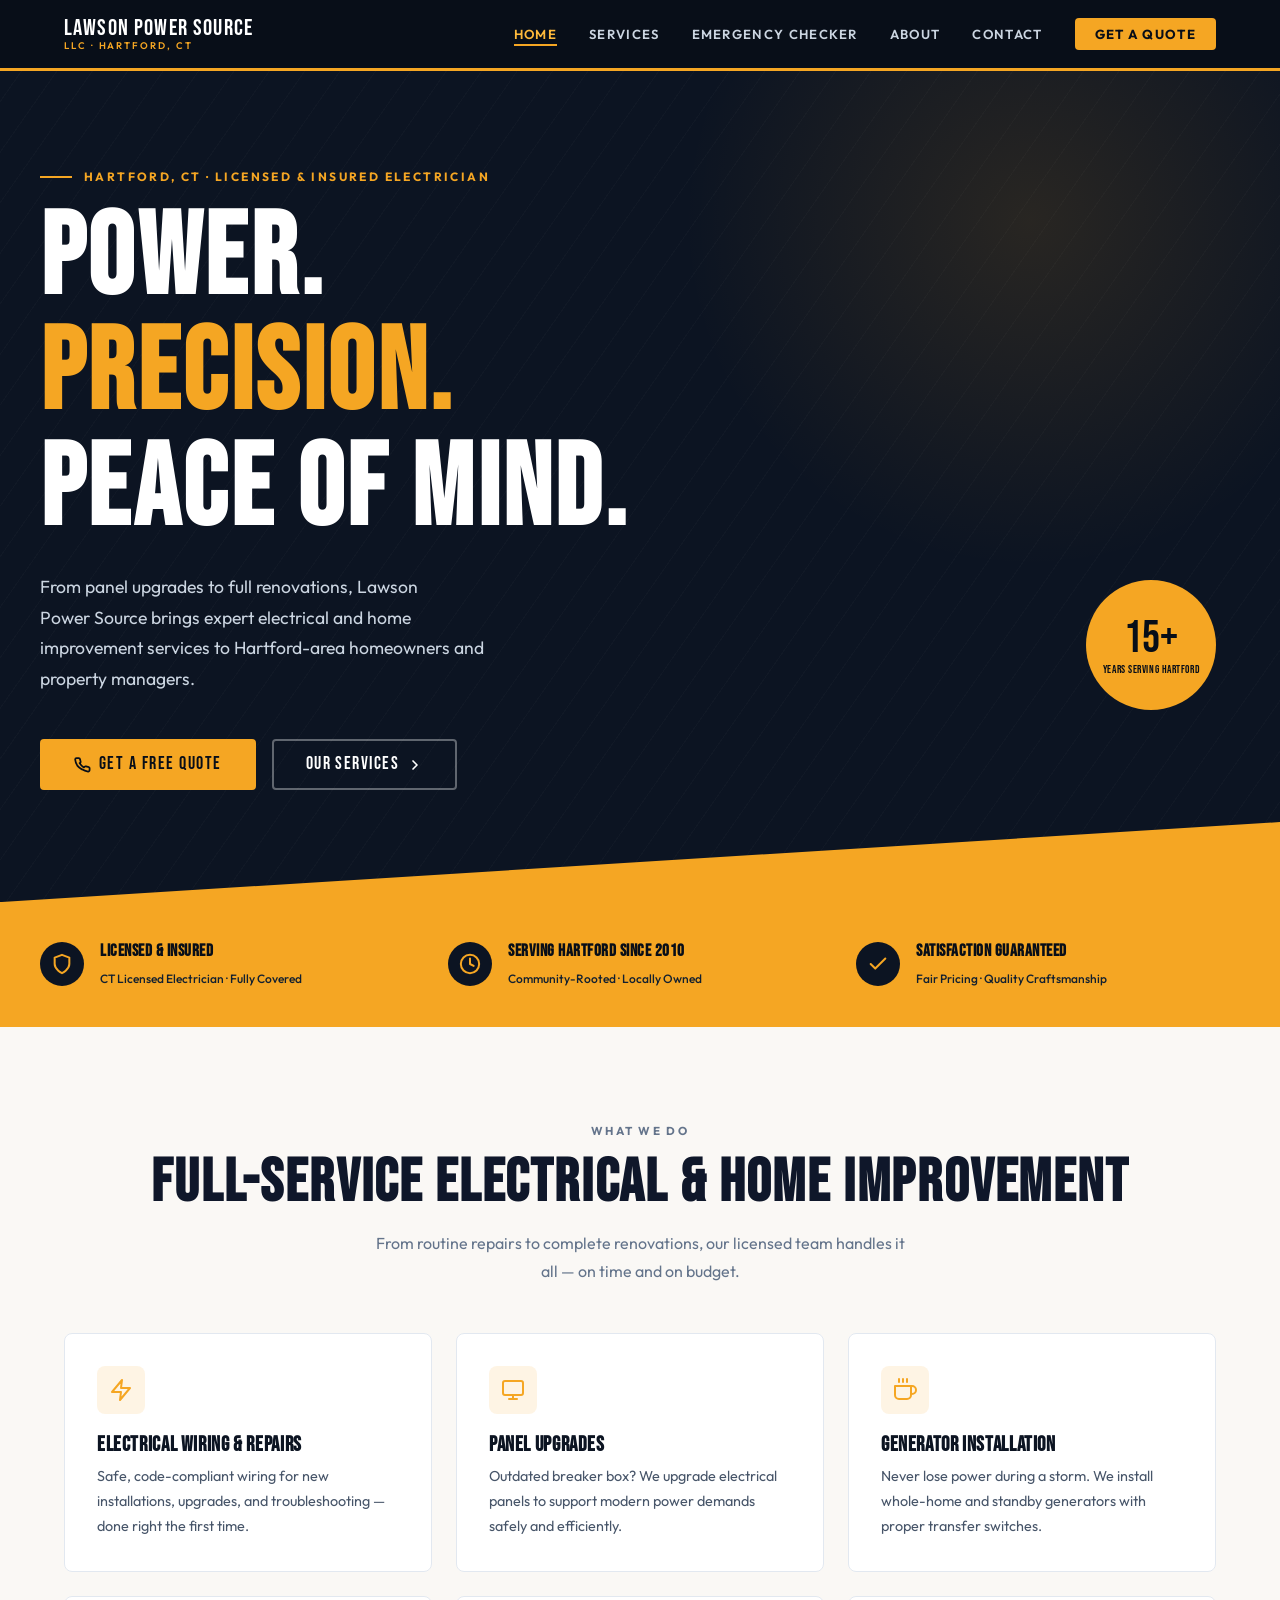
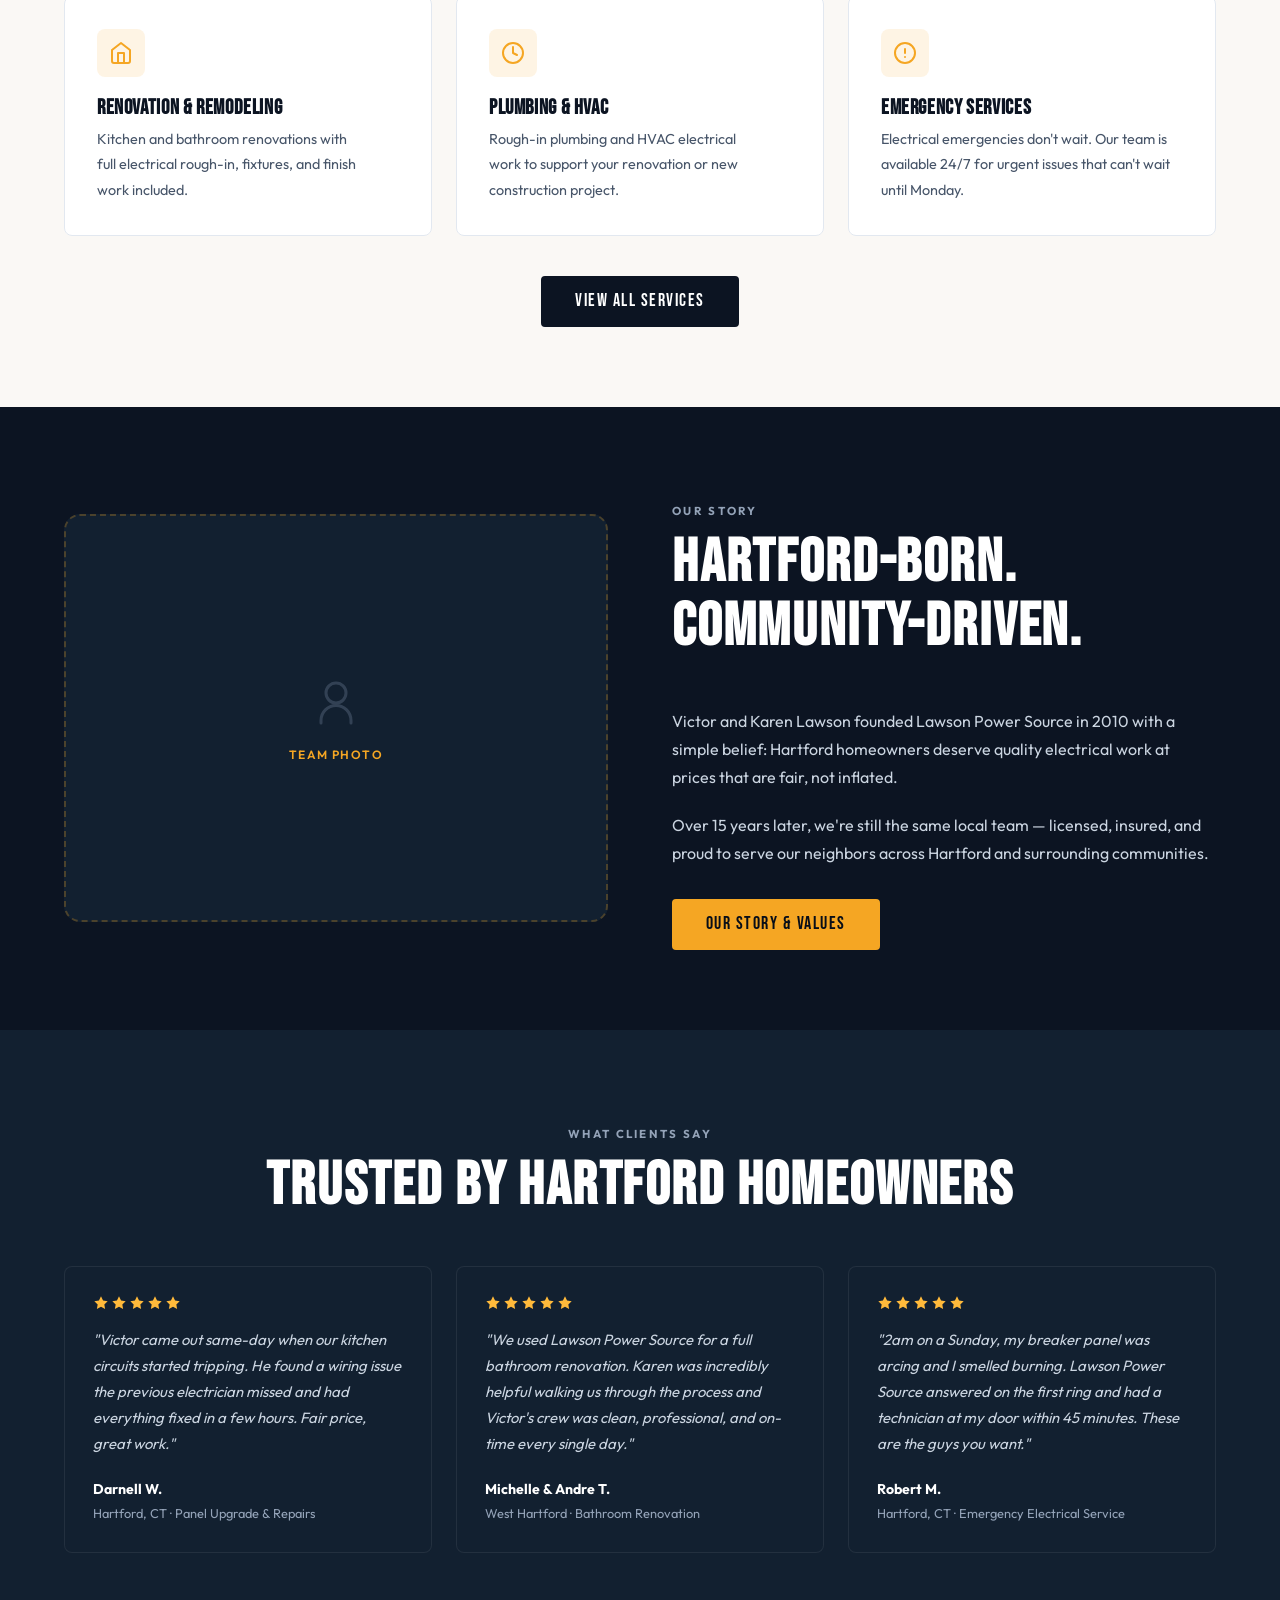
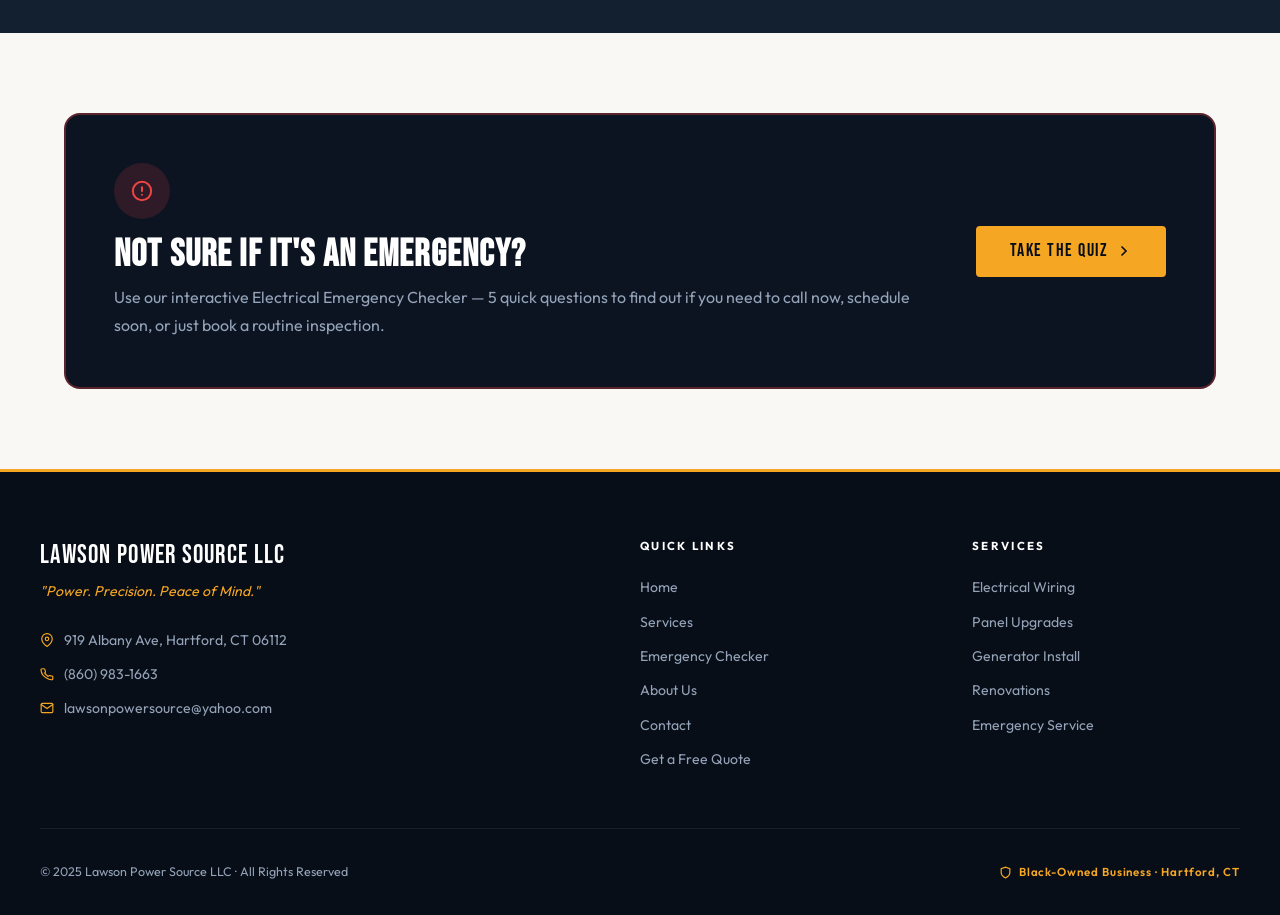
==== commit b9cf45db: "Add Emergency Checker to main nav on all pages Co-Authored-By: Claude Sonnet 4.6 <noreply@anthropic." ====
--- a/index.html
+++ b/index.html
@@ -26,6 +26,7 @@
         <ul class="nav__links" role="list">
           <li><a href="index.html" aria-current="page">Home</a></li>
           <li><a href="services.html">Services</a></li>
+          <li><a href="checker.html">Emergency Checker</a></li>
           <li><a href="about.html">About</a></li>
           <li><a href="contact.html">Contact</a></li>
           <li><a href="contact.html" class="nav__cta">Get a Quote</a></li>
